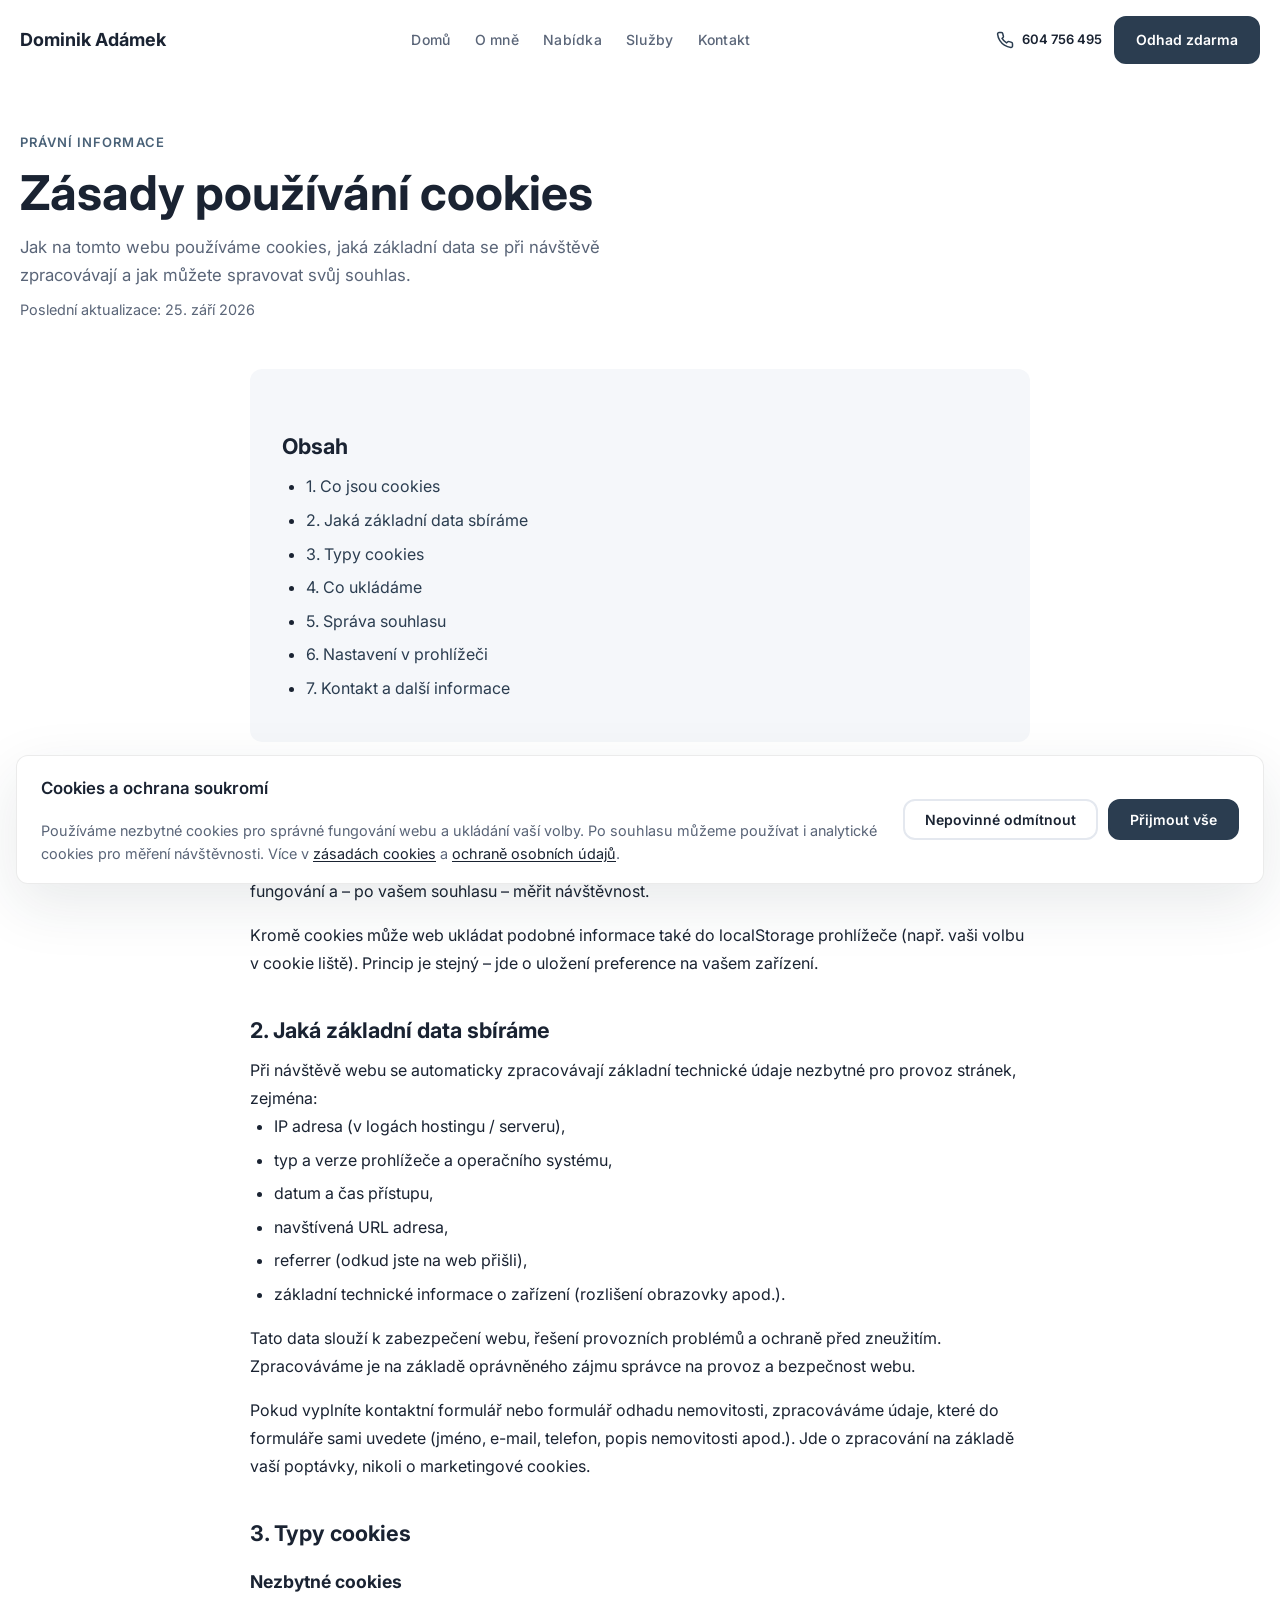
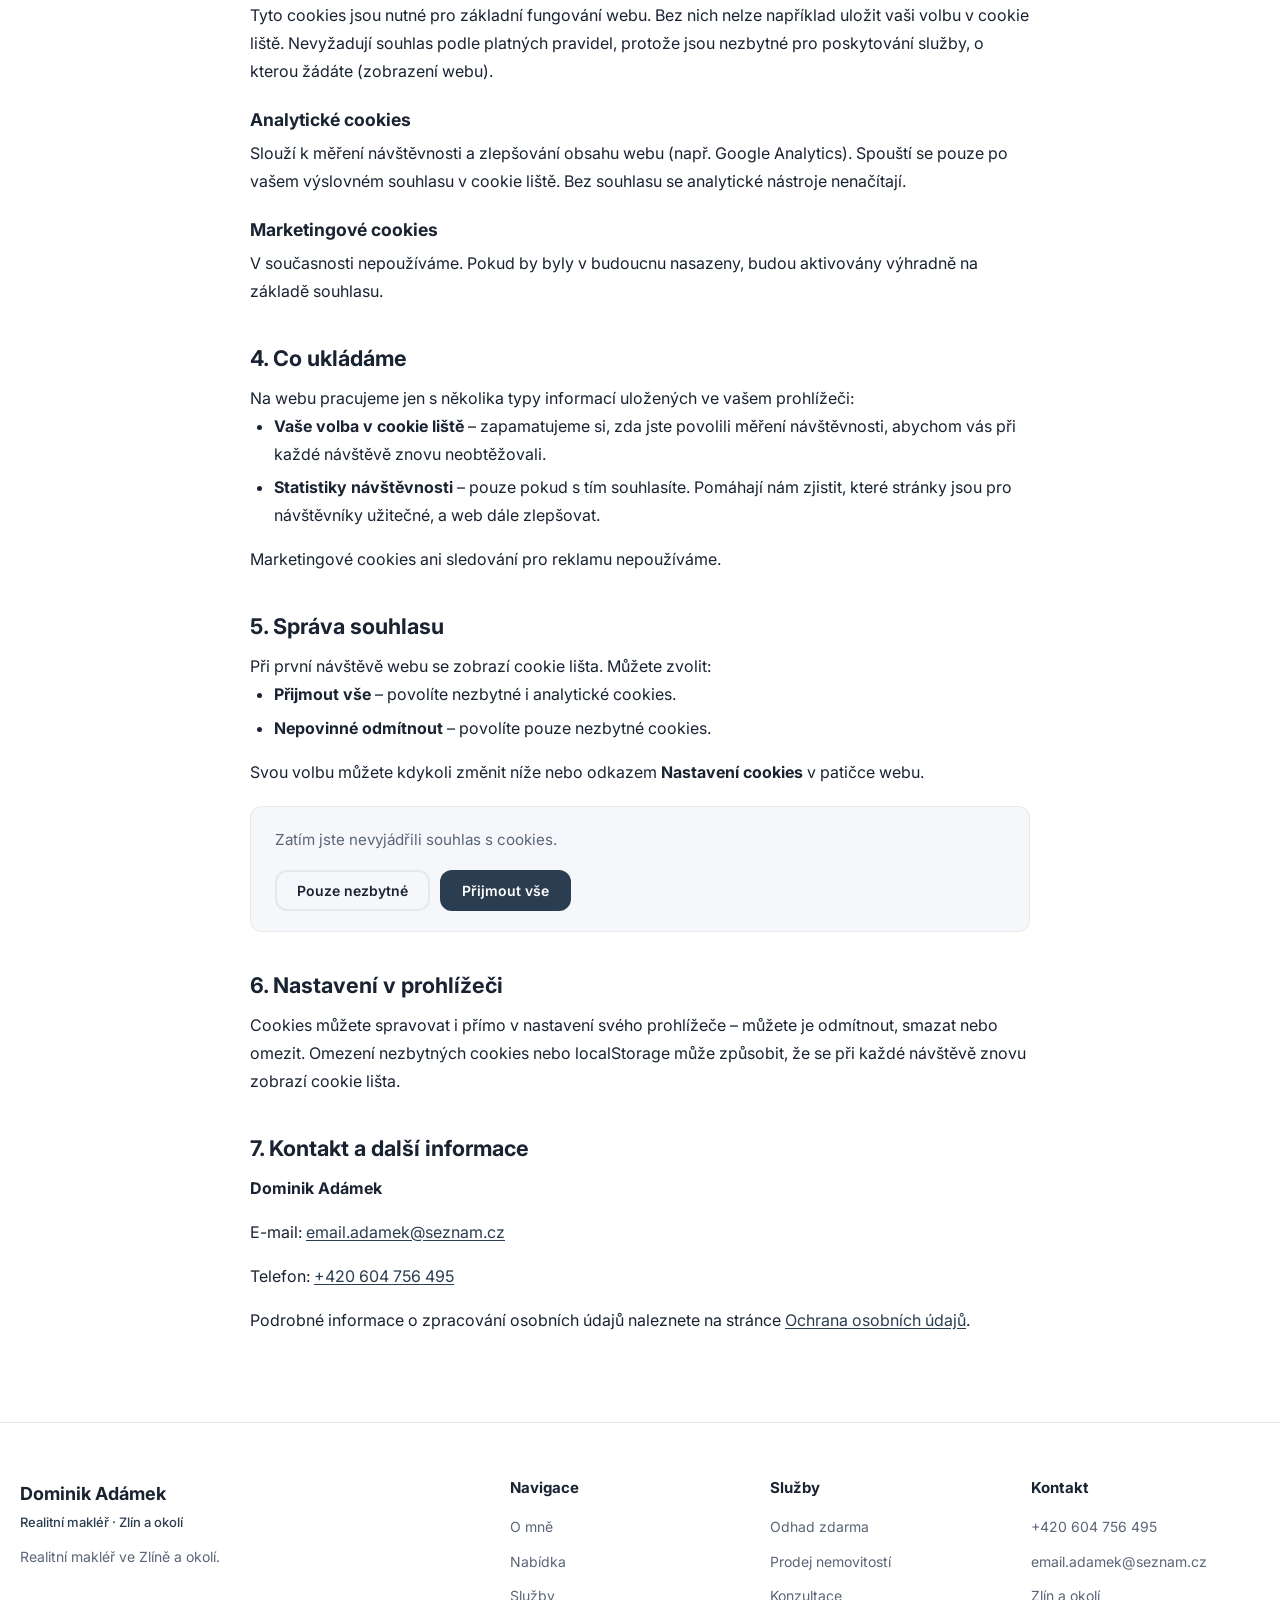
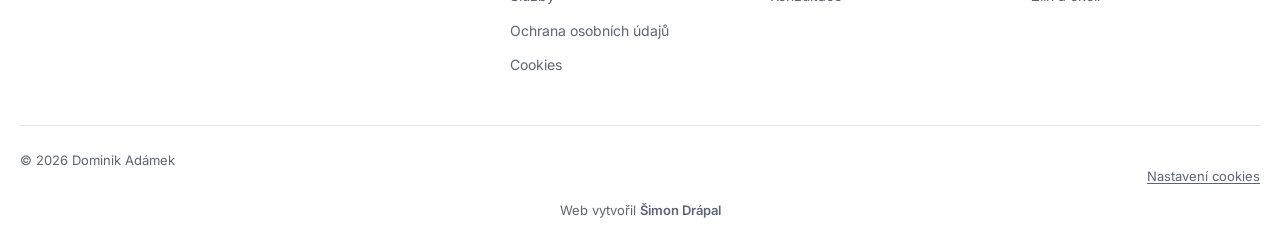
==== cookies.html @ ebe9fb51 "cookies a ochrana osobních údajů + aktuálně nejsou žádné nemovitosti" ====
<!DOCTYPE html>
<html lang="cs">
<head>
  <meta charset="UTF-8">
  <meta name="viewport" content="width=device-width, initial-scale=1.0">
  <title>Zásady používání cookies | Dominik Adámek – Realitní makléř Zlín</title>
  <meta name="description" content="Zásady používání cookies na webu Dominika Adámka – jaké cookies používáme a jak spravovat souhlas.">
  <link rel="canonical" href="cookies.html">
  <link rel="preconnect" href="https://fonts.googleapis.com">
  <link rel="preconnect" href="https://fonts.gstatic.com" crossorigin>
  <link href="https://fonts.googleapis.com/css2?family=Inter:wght@400;500;600;700;800&display=swap" rel="stylesheet">
  <link rel="stylesheet" href="assets/css/style.css">
</head>
<body>
  <header class="header">
    <div class="container header__inner">
      <a href="index.html" class="logo" aria-label="Dominik Adámek – domů">Dominik Adámek</a>
      <nav class="header-nav" aria-label="Hlavní navigace">
        <ul>
          <li><a href="index.html">Domů</a></li>
          <li><a href="o-mne.html">O mně</a></li>
          <li><a href="nabidka.html">Nabídka</a></li>
          <li><a href="sluzby.html">Služby</a></li>
          <li><a href="kontakt.html">Kontakt</a></li>
        </ul>
      </nav>
      <div class="header__actions">
        <a href="tel:+420604756495" class="header__phone" aria-label="Zavolat na +420 604 756 495">
          <svg width="18" height="18" viewBox="0 0 24 24" fill="none" stroke="currentColor" stroke-width="2" aria-hidden="true"><path d="M22 16.92v3a2 2 0 0 1-2.18 2 19.79 19.79 0 0 1-8.63-3.07 19.5 19.5 0 0 1-6-6 19.79 19.79 0 0 1-3.07-8.67A2 2 0 0 1 4.11 2h3a2 2 0 0 1 2 1.72c.127.96.361 1.903.7 2.81a2 2 0 0 1-.45 2.11L8.09 9.91a16 16 0 0 0 6 6l1.27-1.27a2 2 0 0 1 2.11-.45c.907.339 1.85.573 2.81.7A2 2 0 0 1 22 16.92z"/></svg>
          <span>604 756 495</span>
        </a>
        <button class="nav-toggle" aria-label="Otevřít menu" aria-expanded="false">
          <span></span><span></span><span></span>
        </button>
        <a href="odhad.html" class="btn btn--primary btn--sm header__cta">Odhad zdarma</a>
      </div>
    </div>
  </header>

  <main>
    <section class="hero hero--page" aria-labelledby="page-title">
      <div class="container hero__content">
        <span class="section__label">Právní informace</span>
        <h1 id="page-title">Zásady používání cookies</h1>
        <p class="hero__subtitle">Jak na tomto webu používáme cookies, jaká základní data se při návštěvě zpracovávají a jak můžete spravovat svůj souhlas.</p>
        <p class="hero__meta">Poslední aktualizace: 25. září 2026</p>
      </div>
    </section>

    <section class="section legal-content">
      <div class="container container--narrow">

        <div class="legal-toc">
          <h2 class="legal-toc__title">Obsah</h2>
          <ul class="legal-toc__list">
            <li><a href="#co-jsou">1. Co jsou cookies</a></li>
            <li><a href="#data">2. Jaká základní data sbíráme</a></li>
            <li><a href="#typy">3. Typy cookies</a></li>
            <li><a href="#ukladame">4. Co ukládáme</a></li>
            <li><a href="#souhlas">5. Správa souhlasu</a></li>
            <li><a href="#prohlizec">6. Nastavení v prohlížeči</a></li>
            <li><a href="#kontakt-cookies">7. Kontakt a další informace</a></li>
          </ul>
        </div>

        <h2 id="co-jsou">1. Co jsou cookies</h2>
        <p>Cookies jsou malé textové soubory, které se ukládají do vašeho zařízení (počítač, tablet, telefon) při návštěvě webových stránek. Umožňují webu zapamatovat si vaše nastavení, zajistit jeho správné fungování a – po vašem souhlasu – měřit návštěvnost.</p>
        <p>Kromě cookies může web ukládat podobné informace také do localStorage prohlížeče (např. vaši volbu v cookie liště). Princip je stejný – jde o uložení preference na vašem zařízení.</p>

        <h2 id="data">2. Jaká základní data sbíráme</h2>
        <p>Při návštěvě webu se automaticky zpracovávají základní technické údaje nezbytné pro provoz stránek, zejména:</p>
        <ul>
          <li>IP adresa (v logách hostingu / serveru),</li>
          <li>typ a verze prohlížeče a operačního systému,</li>
          <li>datum a čas přístupu,</li>
          <li>navštívená URL adresa,</li>
          <li>referrer (odkud jste na web přišli),</li>
          <li>základní technické informace o zařízení (rozlišení obrazovky apod.).</li>
        </ul>
        <p>Tato data slouží k zabezpečení webu, řešení provozních problémů a ochraně před zneužitím. Zpracováváme je na základě oprávněného zájmu správce na provoz a bezpečnost webu.</p>
        <p>Pokud vyplníte kontaktní formulář nebo formulář odhadu nemovitosti, zpracováváme údaje, které do formuláře sami uvedete (jméno, e-mail, telefon, popis nemovitosti apod.). Jde o zpracování na základě vaší poptávky, nikoli o marketingové cookies.</p>

        <h2 id="typy">3. Typy cookies</h2>

        <h3>Nezbytné cookies</h3>
        <p>Tyto cookies jsou nutné pro základní fungování webu. Bez nich nelze například uložit vaši volbu v cookie liště. Nevyžadují souhlas podle platných pravidel, protože jsou nezbytné pro poskytování služby, o kterou žádáte (zobrazení webu).</p>

        <h3>Analytické cookies</h3>
        <p>Slouží k měření návštěvnosti a zlepšování obsahu webu (např. Google Analytics). Spouští se pouze po vašem výslovném souhlasu v cookie liště. Bez souhlasu se analytické nástroje nenačítají.</p>

        <h3>Marketingové cookies</h3>
        <p>V současnosti nepoužíváme. Pokud by byly v budoucnu nasazeny, budou aktivovány výhradně na základě souhlasu.</p>

        <h2 id="ukladame">4. Co ukládáme</h2>
        <p>Na webu pracujeme jen s několika typy informací uložených ve vašem prohlížeči:</p>
        <ul>
          <li><strong>Vaše volba v cookie liště</strong> – zapamatujeme si, zda jste povolili měření návštěvnosti, abychom vás při každé návštěvě znovu neobtěžovali.</li>
          <li><strong>Statistiky návštěvnosti</strong> – pouze pokud s tím souhlasíte. Pomáhají nám zjistit, které stránky jsou pro návštěvníky užitečné, a web dále zlepšovat.</li>
        </ul>
        <p>Marketingové cookies ani sledování pro reklamu nepoužíváme.</p>

        <h2 id="souhlas">5. Správa souhlasu</h2>
        <p>Při první návštěvě webu se zobrazí cookie lišta. Můžete zvolit:</p>
        <ul>
          <li><strong>Přijmout vše</strong> – povolíte nezbytné i analytické cookies.</li>
          <li><strong>Nepovinné odmítnout</strong> – povolíte pouze nezbytné cookies.</li>
        </ul>
        <p>Svou volbu můžete kdykoli změnit níže nebo odkazem <strong>Nastavení cookies</strong> v patičce webu.</p>

        <div class="cookie-consent-panel" id="cookie-consent-panel">
          <p class="cookie-consent-panel__status" data-consent-status>Zatím jste nevyjádřili souhlas s cookies.</p>
          <div class="cookie-consent-panel__actions">
            <button type="button" class="btn btn--outline-dark btn--sm" data-cookie-reject>Pouze nezbytné</button>
            <button type="button" class="btn btn--primary btn--sm" data-cookie-accept>Přijmout vše</button>
          </div>
        </div>

        <h2 id="prohlizec">6. Nastavení v prohlížeči</h2>
        <p>Cookies můžete spravovat i přímo v nastavení svého prohlížeče – můžete je odmítnout, smazat nebo omezit. Omezení nezbytných cookies nebo localStorage může způsobit, že se při každé návštěvě znovu zobrazí cookie lišta.</p>

        <h2 id="kontakt-cookies">7. Kontakt a další informace</h2>
        <p><strong>Dominik Adámek</strong></p>
        <p>E-mail: <a href="mailto:email.adamek@seznam.cz">email.adamek@seznam.cz</a></p>
        <p>Telefon: <a href="tel:+420604756495">+420 604 756 495</a></p>
        <p>Podrobné informace o zpracování osobních údajů naleznete na stránce <a href="ochrana-osobnich-udaju.html">Ochrana osobních údajů</a>.</p>

      </div>
    </section>
  </main>

  <footer class="footer">
    <div class="container">
      <div class="footer__grid">
        <div class="footer__brand">
          <a href="index.html" class="logo">Dominik Adámek</a><span class="logo__tagline">Realitní makléř · Zlín a okolí</span>
          <p>Realitní makléř ve Zlíně a okolí.</p>
        </div>
        <div><h4>Navigace</h4><ul><li><a href="o-mne.html">O mně</a></li><li><a href="nabidka.html">Nabídka</a></li><li><a href="sluzby.html">Služby</a></li><li><a href="ochrana-osobnich-udaju.html">Ochrana osobních údajů</a></li><li><a href="cookies.html">Cookies</a></li></ul></div>
        <div><h4>Služby</h4><ul><li><a href="odhad.html">Odhad zdarma</a></li><li><a href="sluzby.html">Prodej nemovitostí</a></li><li><a href="kontakt.html">Konzultace</a></li></ul></div>
        <div><h4>Kontakt</h4><ul><li><a href="tel:+420604756495">+420 604 756 495</a></li><li><a href="mailto:email.adamek@seznam.cz">email.adamek@seznam.cz</a></li><li><a href="kontakt.html">Zlín a okolí</a></li></ul></div>
      </div>
      <div class="footer__bottom"><p>&copy; 2026 Dominik Adámek</p><p><button type="button" class="footer__cookie-settings" data-cookie-settings>Nastavení cookies</button></p></div>
      <p class="footer__credit">Web vytvořil <a href="https://simondrapal.cz/" target="_blank" rel="noopener noreferrer">Šimon Drápal</a></p>
    </div>
  </footer>
  <script src="assets/js/cookies-config.js"></script>
  <script src="assets/js/cookies.js" defer></script>
  <script src="assets/js/main.js" defer></script>
</body>
</html>
---- assets/css/style.css ----
/* ============================================
   Dominik Adámek – Realitní makléř
   Mobile First · Clean · Personal
   ============================================ */

:root {
  --color-primary: #2b3d50;
  --color-primary-dark: #1e2d3d;
  --color-primary-light: #4a6278;
  --color-accent: #4a6278;
  --color-accent-hover: #2b3d50;
  --color-star: #f4c105;
  --color-sky: #5b7b8c;
  --color-sold: #5c6b7a;
  --color-error: #c0392b;
  --color-white: #ffffff;
  --color-bg: #fafafa;
  --color-bg-alt: #f5f7fa;
  --color-text: #1a2332;
  --color-text-muted: #5a6578;
  --color-border: #e4e8ef;
  --color-success: #1a8a4a;
  --color-primary-soft: rgba(43, 61, 80, 0.08);
  --color-accent-soft: rgba(43, 61, 80, 0.12);

  --font-sans: 'Inter', system-ui, -apple-system, 'Segoe UI', Roboto, sans-serif;
  --radius-sm: 8px;
  --radius-md: 12px;
  --radius-lg: 20px;
  --radius-xl: 28px;
  --shadow-sm: 0 2px 8px rgba(30, 45, 61, 0.06);
  --shadow-md: 0 8px 30px rgba(30, 45, 61, 0.08);
  --shadow-lg: 0 20px 60px rgba(30, 45, 61, 0.1);
  --transition: 0.3s cubic-bezier(0.4, 0, 0.2, 1);
  --header-height: 72px;
  --container: 1440px;
}

*, *::before, *::after { box-sizing: border-box; margin: 0; padding: 0; }

html {
  scroll-behavior: smooth;
  -webkit-text-size-adjust: 100%;
}

body {
  font-family: var(--font-sans);
  font-size: 1rem;
  line-height: 1.65;
  color: var(--color-text);
  background: var(--color-white);
  overflow-x: hidden;
}


img {
  max-width: 100%;
  height: auto;
  display: block;
}

a {
  color: var(--color-primary);
  text-decoration: none;
  transition: color var(--transition);
}

a:hover { color: var(--color-accent); }

ul, ol { list-style: none; }

h1, h2, h3, h4 {
  line-height: 1.25;
  font-weight: 700;
  color: var(--color-text);
}

h1 { font-size: clamp(2rem, 5vw, 3.25rem); }
h2 { font-size: clamp(1.625rem, 3.5vw, 2.375rem); }
h3 { font-size: clamp(1.125rem, 2vw, 1.375rem); }

p + p { margin-top: 1rem; }

.container {
  width: 100%;
  max-width: var(--container);
  margin: 0 auto;
  padding: 0 1.25rem;
}

.section {
  padding: 4rem 0;
}

.section--alt {
  background: var(--color-bg);
}

.section--dark {
  background: var(--color-bg);
  color: var(--color-text);
}

.section--dark h2,
.section--dark h3,
.section--dark p { color: var(--color-text); }

.section__header {
  text-align: center;
  max-width: 680px;
  margin: 0 auto 3rem;
}

.section__label {
  display: inline-block;
  font-size: 0.8125rem;
  font-weight: 600;
  letter-spacing: 0.08em;
  text-transform: uppercase;
  color: var(--color-accent);
  margin-bottom: 0.75rem;
}

.section__subtitle {
  color: var(--color-text-muted);
  font-size: 1.0625rem;
  margin-top: 0.75rem;
}

.section--dark .section__subtitle { color: var(--color-text-muted); }

/* ── Buttons ── */
.btn {
  display: inline-flex;
  align-items: center;
  justify-content: center;
  gap: 0.5rem;
  padding: 0.875rem 1.75rem;
  font-size: 0.9375rem;
  font-weight: 600;
  font-family: inherit;
  border-radius: var(--radius-md);
  border: 2px solid transparent;
  cursor: pointer;
  transition: all var(--transition);
  text-align: center;
  white-space: nowrap;
}

.btn--primary {
  background: var(--color-primary);
  color: var(--color-white);
  border-color: var(--color-primary);
}

.btn--primary:hover {
  background: var(--color-primary-dark);
  border-color: var(--color-primary-dark);
  color: var(--color-white);
  transform: translateY(-2px);
  box-shadow: 0 6px 20px rgba(30, 45, 61, 0.25);
}

.btn--secondary {
  background: transparent;
  color: var(--color-primary);
  border-color: var(--color-border);
}

.btn--secondary:hover {
  background: var(--color-primary-soft);
  border-color: var(--color-primary);
  color: var(--color-primary);
  transform: translateY(-2px);
}

.btn--outline {
  background: transparent;
  color: var(--color-primary);
  border-color: var(--color-primary);
}

.btn--outline:hover {
  background: var(--color-primary);
  color: var(--color-white);
}

.btn--white {
  background: var(--color-white);
  color: var(--color-text);
  border-color: var(--color-border);
}

.btn--white:hover {
  background: var(--color-bg);
  color: var(--color-text);
  border-color: var(--color-text-muted);
}

.btn--outline-dark {
  background: transparent;
  color: var(--color-text);
  border-color: var(--color-border);
}

.btn--outline-dark:hover {
  border-color: var(--color-text);
  background: var(--color-bg);
  color: var(--color-text);
  transform: translateY(-2px);
}

.btn--lg {
  padding: 1rem 2rem;
  font-size: 0.9375rem;
}

.btn--sm {
  padding: 0.625rem 1.25rem;
  font-size: 0.875rem;
}

.btn--ghost {
  background: transparent;
  border: 2px solid var(--color-border);
  color: var(--color-text);
}

.btn--ghost:hover {
  border-color: var(--color-primary);
  color: var(--color-primary);
  background: var(--color-primary-soft);
}

.btn-group {
  display: flex;
  flex-wrap: wrap;
  gap: 1rem;
}

/* ── Header ── */
.header {
  position: fixed;
  top: 0;
  left: 0;
  right: 0;
  z-index: 1000;
  height: var(--header-height);
  background: rgba(255, 255, 255, 0.95);
  backdrop-filter: blur(12px);
  -webkit-backdrop-filter: blur(12px);
  border-bottom: 1px solid transparent;
  transition: all var(--transition);
}

.header.is-scrolled {
  border-bottom-color: var(--color-border);
  box-shadow: var(--shadow-sm);
}

.header__inner {
  display: flex;
  align-items: center;
  gap: 1rem;
  height: var(--header-height);
}

.logo {
  font-weight: 700;
  font-size: clamp(1rem, 2.5vw, 1.125rem);
  color: var(--color-text);
  white-space: nowrap;
  flex-shrink: 0;
}

.logo:hover { color: var(--color-primary); }

.header-nav {
  flex: 1;
  min-width: 0;
}

.header-nav ul {
  display: flex;
  align-items: center;
  justify-content: center;
  gap: 1.5rem;
  flex-wrap: wrap;
}

.header-nav a {
  display: block;
  padding: 0.125rem 0;
  font-size: 0.8125rem;
  font-weight: 500;
  color: var(--color-text-muted);
  letter-spacing: 0.02em;
  transition: color var(--transition);
  white-space: nowrap;
  position: relative;
}

.header-nav a::after {
  content: '';
  position: absolute;
  bottom: -2px;
  left: 0;
  width: 0;
  height: 2px;
  background: var(--color-primary);
  transition: width var(--transition);
}

.header-nav a:hover,
.header-nav a.is-active {
  color: var(--color-text);
  background: transparent;
}

.header-nav a:hover::after,
.header-nav a.is-active::after {
  width: 100%;
}

.header__actions {
  display: flex;
  align-items: center;
  gap: 0.75rem;
  flex-shrink: 0;
  margin-left: auto;
}

.header__phone {
  display: none;
  align-items: center;
  gap: 0.5rem;
  color: var(--color-text);
  font-size: 0.8125rem;
  font-weight: 600;
  white-space: nowrap;
  transition: color var(--transition);
}

.header__phone:hover {
  color: var(--color-primary);
}

.header__phone svg {
  flex-shrink: 0;
  color: var(--color-primary);
}

.header__cta {
  flex-shrink: 0;
}

.nav-toggle {
  display: flex;
  flex-direction: column;
  justify-content: center;
  gap: 5px;
  width: 40px;
  height: 40px;
  background: none;
  border: none;
  cursor: pointer;
  padding: 8px;
  z-index: 1001;
  flex-shrink: 0;
}

.nav-toggle span {
  display: block;
  width: 20px;
  height: 2px;
  background: var(--color-text);
  border-radius: 2px;
  transition: all var(--transition);
}

.nav-toggle.is-active span:nth-child(1) {
  transform: translateY(7px) rotate(45deg);
}

.nav-toggle.is-active span:nth-child(2) { opacity: 0; }

.nav-toggle.is-active span:nth-child(3) {
  transform: translateY(-7px) rotate(-45deg);
}

body.nav-open { overflow: hidden; }

/* ── Hero ── */
.hero {
  position: relative;
  min-height: 100vh;
  min-height: 100dvh;
  display: flex;
  align-items: center;
  background: var(--color-white);
  padding: calc(var(--header-height) + 2rem) 0 4rem;
}

.hero__inner {
  display: grid;
  grid-template-columns: 1fr 1fr;
  gap: clamp(2rem, 5vw, 4rem);
  align-items: center;
}

.hero__content {
  position: relative;
  z-index: 1;
  text-align: left;
  color: var(--color-text);
}

.hero__partner {
  display: flex;
  align-items: center;
  margin-bottom: clamp(16px, 1.875vw, 27px);
}

.hero__partner-logo {
  height: clamp(64px, 6vw, 88px);
  width: auto;
  max-width: min(100%, 280px);
  display: block;
}

.hero__title {
  font-size: clamp(2.25rem, 4.5vw, 3.75rem);
  font-weight: 800;
  line-height: 1.1;
  margin-bottom: 0.75rem;
  color: var(--color-text);
}

.hero__subtitle {
  font-size: clamp(1.05rem, 2vw, 1.35rem);
  font-weight: 500;
  color: var(--color-text);
  margin-bottom: 1.25rem;
  line-height: 1.65;
  max-width: 620px;
}

.hero__desc {
  font-size: clamp(0.95rem, 1.5vw, 1.05rem);
  color: var(--color-text-muted);
  max-width: 620px;
  margin: 0 0 2.5rem;
  line-height: 1.7;
}

.hero__cta {
  display: flex;
  gap: 1rem;
  justify-content: flex-start;
  flex-wrap: wrap;
}

.hero__media-wrap {
  position: relative;
  border-radius: var(--radius-xl);
  overflow: hidden;
  box-shadow: var(--shadow-lg);
  aspect-ratio: 4 / 5;
  max-height: min(80vh, 760px);
  justify-self: stretch;
  width: 100%;
}

.hero__media,
.hero__video {
  width: 100%;
  height: 100%;
  object-fit: cover;
  object-position: center top;
  display: block;
}

.hero__bg {
  position: absolute;
  inset: 0;
  z-index: 0;
  opacity: 0.5;
}

.hero__bg img {
  width: 100%;
  height: 100%;
  object-fit: cover;
}

.hero__overlay {
  position: absolute;
  inset: 0;
  background: linear-gradient(
    to bottom,
    rgba(43, 61, 80, 0.04) 0%,
    rgba(255, 255, 255, 0.82) 45%,
    rgba(255, 255, 255, 1) 100%
  );
}

.hero__badge {
  display: inline-flex;
  align-items: center;
  gap: 0.5rem;
  background: var(--color-primary-soft);
  border: 1px solid rgba(43, 61, 80, 0.15);
  color: var(--color-primary);
  padding: 0.5rem 1rem;
  border-radius: 50px;
  font-size: 0.8125rem;
  font-weight: 600;
  margin-bottom: 1.5rem;
}

.hero h1 {
  color: var(--color-text);
  margin-bottom: 1.25rem;
}

.hero--page {
  min-height: auto;
  padding: calc(var(--header-height) + 3rem) 0 1.5rem;
  background: var(--color-white);
}

.hero--page-gray {
  background: var(--color-bg);
}

.hero--page-dark {
  background: linear-gradient(145deg, var(--color-primary) 0%, var(--color-primary-dark) 100%);
}

.hero--page:has(+ .section),
.hero--page:has(+ .page-placeholder) {
  padding-bottom: 1.5rem;
}

.hero--page + .section {
  padding-top: 1.5rem;
}

.hero--page .hero__content {
  max-width: none;
}

.hero--page h1 {
  font-size: clamp(2rem, 4vw, 3rem);
  font-weight: 700;
  line-height: 1.15;
  margin-bottom: 0.75rem;
  color: var(--color-text);
}

.hero--page .hero__subtitle {
  font-size: 1.05rem;
  font-weight: 400;
  color: var(--color-text-muted);
  line-height: 1.7;
  margin-bottom: 0;
  max-width: 640px;
}

.hero--page-dark h1 {
  color: var(--color-white);
}

.hero--page-dark .hero__subtitle {
  color: rgba(255, 255, 255, 0.72);
}

.hero__logo {
  margin-top: 2rem;
}

.hero__logo a {
  display: inline-block;
  opacity: 0.9;
  transition: opacity var(--transition), transform var(--transition);
}

.hero__logo a:hover {
  opacity: 1;
  transform: scale(1.03);
}

.hero__logo img {
  display: block;
  width: auto;
  max-width: min(140px, 42vw);
  height: auto;
}

/* ── Social bar ── */
.social-bar {
  background: var(--color-text);
  padding: 2rem 0;
}

.social-bar__inner {
  display: flex;
  align-items: center;
  justify-content: center;
  gap: 2rem;
  flex-wrap: wrap;
}

.social-bar__label {
  font-size: clamp(1.25rem, 2.5vw, 1.75rem);
  font-weight: 600;
  letter-spacing: 0.02em;
  color: var(--color-white);
}

.social-bar__links {
  display: flex;
  gap: 1rem;
}

.social-bar__link {
  display: flex;
  align-items: center;
  justify-content: center;
  width: 64px;
  height: 64px;
  color: rgba(255, 255, 255, 0.7);
  transition: all var(--transition);
}

.social-bar__link:hover {
  color: var(--color-accent);
  transform: translateY(-3px);
}

/* ── CTA cards ── */
.cta-cards {
  background: var(--color-white);
  padding: 0 0 4rem;
}

.social-bar + .cta-cards {
  padding-top: clamp(3.5rem, 6vw, 5.5rem);
}

.cta-cards__grid {
  display: grid;
  grid-template-columns: repeat(2, 1fr);
  gap: 1rem;
  width: 78%;
  margin: 0 auto;
}

.cta-card {
  position: relative;
  display: block;
  aspect-ratio: 1 / 1;
  border-radius: var(--radius-lg);
  overflow: hidden;
}

.cta-card::after {
  content: '';
  position: absolute;
  inset: 0;
  background: linear-gradient(
    to top,
    rgba(0, 0, 0, 0.55) 0%,
    rgba(0, 0, 0, 0.15) 45%,
    transparent 70%
  );
  z-index: 1;
  pointer-events: none;
}

.cta-card:hover .cta-card__image {
  transform: scale(1.05);
}

.cta-card__image {
  position: absolute;
  inset: 0;
  width: 100%;
  height: 100%;
  object-fit: cover;
  transition: transform 0.5s ease;
}

.cta-card__overlay {
  position: absolute;
  bottom: 0;
  left: 0;
  right: 0;
  z-index: 2;
  padding: clamp(0.85rem, 2vw, 1.35rem);
}

.cta-card__title {
  font-size: clamp(1.05rem, 2vw, 1.4rem);
  font-weight: 700;
  color: var(--color-white);
  margin-bottom: 0.35rem;
  line-height: 1.2;
  text-shadow: 0 2px 12px rgba(0, 0, 0, 0.35);
}

.cta-card__desc {
  font-size: clamp(0.85rem, 1.3vw, 0.95rem);
  color: rgba(255, 255, 255, 0.92);
  line-height: 1.45;
  text-shadow: 0 1px 8px rgba(0, 0, 0, 0.35);
}

/* ── Trust cards ── */
.trust-grid {
  display: grid;
  grid-template-columns: 1fr;
  gap: 1.25rem;
}

.trust-card {
  background: var(--color-white);
  border-radius: var(--radius-lg);
  padding: 1.75rem;
  box-shadow: var(--shadow-sm);
  border: 1px solid var(--color-border);
  transition: all var(--transition);
}

.trust-card:hover {
  transform: translateY(-4px);
  box-shadow: var(--shadow-md);
}

.trust-card__icon {
  width: 52px;
  height: 52px;
  background: var(--color-primary-soft);
  border: 1px solid rgba(43, 61, 80, 0.12);
  border-radius: var(--radius-md);
  display: flex;
  align-items: center;
  justify-content: center;
  color: var(--color-primary);
  margin-bottom: 1.25rem;
}

.trust-card h3 { margin-bottom: 0.5rem; }

.trust-card p {
  color: var(--color-text-muted);
  font-size: 0.9375rem;
}

/* ── About preview ── */
.about-preview {
  display: grid;
  grid-template-columns: 1fr;
  gap: 3rem;
  align-items: center;
}

.about-preview__image {
  position: relative;
  width: 100%;
  max-width: 32rem;
  aspect-ratio: 1;
  border-radius: var(--radius-xl);
  overflow: hidden;
  background: transparent;
}

.about-preview__image img {
  display: block;
  width: 100%;
  height: 100%;
  object-fit: contain;
  object-position: top center;
}

.about__intro {
  color: var(--color-text-muted);
  margin-bottom: 1rem;
}

.about__intro:last-of-type {
  margin-bottom: 1.75rem;
}

.about__social {
  display: flex;
  flex-wrap: wrap;
  align-items: center;
  gap: 0.75rem;
}

.about__social-link {
  display: flex;
  align-items: center;
  justify-content: center;
  width: 48px;
  height: 48px;
  border-radius: 50%;
  border: 1px solid var(--color-border);
  background: var(--color-white);
  color: var(--color-text);
  transition: all var(--transition);
}

.about__social-link:hover {
  border-color: var(--color-primary);
  background: var(--color-primary-soft);
  color: var(--color-primary);
  transform: translateY(-2px);
}

.about__social-link svg {
  width: 22px;
  height: 22px;
}

/* ── Property cards ── */
.properties-grid,
.listings-grid,
.deals-grid {
  display: grid;
  grid-template-columns: repeat(auto-fill, minmax(320px, 1fr));
  gap: 2rem;
}

.section-preview .listings-grid,
.section-preview .deals-grid {
  display: flex;
  flex-wrap: wrap;
  justify-content: center;
  gap: 2rem;
}

.section-preview .listings-grid > *,
.section-preview .deals-grid > * {
  flex: 1 1 320px;
  width: 100%;
  max-width: 400px;
}

.section-preview .listings-grid > .listing-empty,
.section-preview .deals-grid > .listing-empty {
  flex: 1 1 100%;
  max-width: 36rem;
}

.section-preview__footer {
  display: flex;
  justify-content: center;
  margin-top: 2.5rem;
}

.property-carousel__nav {
  display: none;
}

@media (max-width: 768px) {
  .property-carousel.is-carousel {
    display: grid;
    grid-template-columns: 2.375rem minmax(0, 1fr) 2.375rem;
    align-items: center;
    gap: 0.2rem;
    margin-inline: -0.75rem;
  }

  .property-carousel.is-carousel .property-carousel__nav {
    display: inline-flex;
    align-items: center;
    justify-content: center;
    width: 2.375rem;
    height: 2.375rem;
    padding: 0;
    border-radius: 50%;
    border: 1px solid var(--color-border);
    background: var(--color-white);
    color: var(--color-primary);
    cursor: pointer;
    flex-shrink: 0;
    appearance: none;
    box-shadow: var(--shadow-sm);
    transition: background var(--transition), border-color var(--transition), color var(--transition);
  }

  .property-carousel.is-carousel .property-carousel__nav svg {
    width: 18px;
    height: 18px;
  }

  .property-carousel.is-carousel .property-carousel__nav:hover,
  .property-carousel.is-carousel .property-carousel__nav:focus-visible {
    border-color: var(--color-primary);
    background: var(--color-primary-soft);
    color: var(--color-primary);
    opacity: 1;
  }

  .property-carousel__viewport {
    min-width: 0;
    overflow: hidden;
  }

  .property-carousel.is-carousel .listings-grid,
  .property-carousel.is-carousel .deals-grid {
    display: flex;
    gap: 0;
    transition: transform 0.4s cubic-bezier(0.22, 1, 0.36, 1);
  }

  .property-carousel.is-carousel .listings-grid > *,
  .property-carousel.is-carousel .deals-grid > * {
    flex: 0 0 100%;
    width: 100%;
    max-width: 100%;
  }
}

@media (max-width: 768px) and (prefers-reduced-motion: reduce) {
  .property-carousel.is-carousel .listings-grid,
  .property-carousel.is-carousel .deals-grid {
    transition: none;
  }
}

a.listing-card,
a.deal-card {
  display: block;
  text-decoration: none;
  color: inherit;
}

.listing-card {
  background: var(--color-white);
  border-radius: var(--radius-md);
  overflow: hidden;
  box-shadow: var(--shadow-sm);
  transition:
    transform 0.5s ease,
    box-shadow 0.5s ease;
}

.listing-card:hover {
  transform: translateY(-4px);
  box-shadow: var(--shadow-lg);
}

.listing-card__image-wrap {
  position: relative;
  aspect-ratio: 4 / 3;
  overflow: hidden;
}

.listing-card__image {
  width: 100%;
  height: 100%;
  object-fit: cover;
  transition: transform 0.6s ease;
}

.listing-card:hover .listing-card__image {
  transform: scale(1.035);
}

.listing-card__badge {
  position: absolute;
  top: 1rem;
  left: 1rem;
  padding: 0.35rem 0.85rem;
  border-radius: 50px;
  font-size: 0.7rem;
  font-weight: 700;
  text-transform: uppercase;
  letter-spacing: 0.05em;
  background: var(--color-primary);
  color: var(--color-white);
}

.listing-card__badge--reserved {
  background: #6b7280;
  color: var(--color-white);
}

.listing-card__body {
  padding: 1.5rem;
}

.listing-card__price {
  font-size: 1.5rem;
  font-weight: 600;
  color: var(--color-text);
  margin-bottom: 0.5rem;
  line-height: 1.2;
}

.listing-card__location {
  display: flex;
  align-items: center;
  gap: 0.35rem;
  color: var(--color-text-muted);
  font-size: 0.9rem;
  margin-bottom: 0.75rem;
}

.listing-card__location svg {
  width: 14px;
  height: 14px;
  flex-shrink: 0;
}

.listing-card__meta {
  display: flex;
  flex-wrap: wrap;
  gap: 1rem;
  font-size: 0.8rem;
  color: var(--color-text-muted);
}

.deal-card {
  position: relative;
  display: block;
  border-radius: var(--radius-md);
  overflow: hidden;
  box-shadow: var(--shadow-sm);
  transition:
    transform 0.5s ease,
    box-shadow 0.5s ease;
}

.deal-card:hover {
  transform: translateY(-4px);
  box-shadow: var(--shadow-lg);
}

.deal-card__image {
  position: absolute;
  inset: 0;
  width: 100%;
  height: 100%;
  object-fit: cover;
  z-index: 0;
  transition: transform 0.6s ease;
}

.deal-card:hover .deal-card__image {
  transform: scale(1.035);
}

.deal-card__overlay {
  position: absolute;
  inset: 0;
  z-index: 1;
  background: linear-gradient(to top, rgba(0, 0, 0, 0.85) 0%, rgba(0, 0, 0, 0.1) 60%);
  display: flex;
  flex-direction: column;
  justify-content: flex-end;
  padding: 1.5rem;
  transition: background 0.5s ease;
}

.deal-card:hover .deal-card__overlay {
  background: linear-gradient(to top, rgba(0, 0, 0, 0.9) 0%, rgba(0, 0, 0, 0.2) 60%);
}

.deal-card__result {
  position: absolute;
  top: 1rem;
  left: 1rem;
  z-index: 2;
  margin: 0;
  padding: 0.4rem 0.85rem;
  border-radius: var(--radius-sm);
  background: var(--color-white);
  color: var(--color-text);
  box-shadow: var(--shadow-sm);
  font-size: 0.7rem;
  font-weight: 700;
  letter-spacing: 0.1em;
  text-transform: uppercase;
}

.deal-card__location {
  font-size: 1.25rem;
  font-weight: 600;
  color: var(--color-white);
  margin-bottom: 0.25rem;
  line-height: 1.25;
}

.deal-card__type {
  font-size: 0.85rem;
  color: rgba(255, 255, 255, 0.75);
}

.deal-card__sizer {
  visibility: hidden;
  pointer-events: none;
}

.property-card {
  background: var(--color-white);
  border-radius: var(--radius-lg);
  overflow: hidden;
  box-shadow: var(--shadow-sm);
  border: 1px solid var(--color-border);
  transition: transform 0.5s ease, box-shadow 0.5s ease;
}

.property-card:hover {
  transform: translateY(-4px);
  box-shadow: var(--shadow-md);
}

.property-card__image {
  position: relative;
  overflow: hidden;
}

.property-card__image img {
  width: 100%;
  aspect-ratio: 16/11;
  object-fit: cover;
  transition: transform 0.6s ease;
}

.property-card:hover .property-card__image img {
  transform: scale(1.035);
}

.property-badge {
  position: absolute;
  top: 1rem;
  left: 1rem;
  padding: 0.375rem 0.875rem;
  border-radius: 50px;
  font-size: 0.75rem;
  font-weight: 700;
  text-transform: uppercase;
  letter-spacing: 0.05em;
}

.property-badge--sold {
  background: var(--color-sold);
  color: var(--color-white);
}

.property-badge--reserved {
  background: #6b7280;
  color: var(--color-white);
}

.property-card__image a {
  display: block;
  height: 100%;
}

.property-card__body { padding: 1.5rem; }

.property-card__title { margin-bottom: 0.5rem; }

.property-card__location {
  display: flex;
  align-items: center;
  gap: 0.375rem;
  color: var(--color-text-muted);
  font-size: 0.875rem;
  margin-bottom: 0.5rem;
}

.property-card__params {
  font-size: 0.875rem;
  color: var(--color-text-muted);
  margin-bottom: 0.75rem;
}

.property-card__price {
  font-size: 1.25rem;
  font-weight: 700;
  color: var(--color-primary);
  margin-bottom: 1rem;
}

.property-sold-info {
  font-size: 0.875rem;
  color: var(--color-success);
  font-weight: 600;
  margin-bottom: 1rem;
}

/* ── Process steps ── */
.process-grid {
  display: grid;
  grid-template-columns: 1fr;
  gap: 1.25rem;
  counter-reset: step;
}

.process-step {
  display: flex;
  gap: 1.25rem;
  background: var(--color-white);
  border-radius: var(--radius-lg);
  padding: 1.5rem;
  border: 1px solid var(--color-border);
  position: relative;
}

.process-step__number {
  flex-shrink: 0;
  width: 48px;
  height: 48px;
  background: var(--color-primary);
  color: var(--color-white);
  border-radius: 50%;
  display: flex;
  align-items: center;
  justify-content: center;
  font-weight: 700;
  font-size: 1.125rem;
}

.process-step h3 { margin-bottom: 0.375rem; }

.process-step p {
  color: var(--color-text-muted);
  font-size: 0.9375rem;
}

/* ── Testimonials ── */
.testimonials-grid {
  display: grid;
  grid-template-columns: 1fr;
  gap: 1.5rem;
}

.testimonial-card {
  background: var(--color-white);
  border-radius: var(--radius-lg);
  padding: 2rem;
  box-shadow: var(--shadow-sm);
  border: 1px solid var(--color-border);
}

.testimonial-card__stars {
  color: var(--color-star);
  font-size: 1.125rem;
  margin-bottom: 1rem;
  letter-spacing: 2px;
}

.testimonial-card__text {
  font-size: 1rem;
  font-style: italic;
  color: var(--color-text);
  margin-bottom: 1.5rem;
  line-height: 1.7;
}

.testimonial-card__author {
  display: flex;
  flex-direction: column;
  gap: 0.125rem;
}

.testimonial-card__name {
  font-weight: 600;
  font-size: 0.9375rem;
}

.testimonial-card__location {
  font-size: 0.8125rem;
  color: var(--color-text-muted);
}

/* ── Testimonials preview (O mně) ── */
.testimonials-preview {
  padding-block: clamp(3rem, 5vw, 4rem);
}

.testimonials-preview .section__header {
  margin-bottom: 2rem;
}

.testimonials-preview__peek {
  display: grid;
  grid-template-columns: repeat(3, 1fr);
  gap: 1rem;
  max-width: 920px;
  margin: 0 auto;
  position: relative;
}

.testimonials-preview__peek::before,
.testimonials-preview__peek::after {
  content: '';
  position: absolute;
  top: 0;
  bottom: 0;
  width: 12%;
  z-index: 1;
  pointer-events: none;
}

.testimonials-preview__peek::before {
  left: 0;
  background: linear-gradient(to right, var(--color-white), transparent);
}

.testimonials-preview__peek::after {
  right: 0;
  background: linear-gradient(to left, var(--color-white), transparent);
}

.testimonials-preview .testimonial-card {
  opacity: 0.68;
  background: rgba(255, 255, 255, 0.42);
  border: 1px solid rgba(0, 0, 0, 0.06);
  padding: 1.35rem 1.15rem;
  backdrop-filter: blur(6px);
  -webkit-backdrop-filter: blur(6px);
  pointer-events: none;
  user-select: none;
  text-align: center;
}

.testimonials-preview .testimonial-card:nth-child(2) {
  opacity: 0.82;
}

.testimonials-preview .testimonial-card__stars {
  display: flex;
  justify-content: center;
  gap: 2px;
  color: var(--color-star);
  margin-bottom: 0.85rem;
}

.testimonials-preview .testimonial-card__stars svg {
  width: 14px;
  height: 14px;
}

.testimonials-preview .testimonial-card__quote {
  font-size: 0.82rem;
  font-style: italic;
  line-height: 1.55;
  color: var(--color-text-muted);
  margin-bottom: 1rem;
  display: -webkit-box;
  -webkit-line-clamp: 4;
  -webkit-box-orient: vertical;
  overflow: hidden;
}

.testimonials-preview .testimonial-card__author {
  font-weight: 600;
  font-size: 0.85rem;
  color: var(--color-text);
}

.testimonials-preview .testimonial-card__role {
  font-size: 0.72rem;
  color: var(--color-text-muted);
  margin-top: 0.25rem;
}

.testimonials-preview .section-preview__footer {
  margin-top: 2rem;
}

@media (max-width: 767px) {
  .testimonials-preview__peek {
    grid-template-columns: 1fr;
    max-width: 340px;
  }

  .testimonials-preview__peek::before,
  .testimonials-preview__peek::after {
    display: none;
  }

  .testimonials-preview .testimonial-card {
    opacity: 0.78;
  }
}

/* ── Home CTA (bez karty) ── */
.section:not(.section--alt) + .home-cta {
  background: var(--color-bg);
}

.home-cta__inner {
  text-align: center;
  max-width: 640px;
  margin: 0 auto;
}

.home-cta__inner h2 {
  margin-bottom: 1rem;
}

.home-cta__desc {
  font-size: 1.05rem;
  color: var(--color-text-muted);
  line-height: 1.7;
  margin-bottom: 2rem;
}

.home-cta__actions {
  display: flex;
  gap: 1rem;
  justify-content: center;
  flex-wrap: wrap;
}

/* ── Stats ── */
.stats-grid {
  display: grid;
  grid-template-columns: repeat(2, 1fr);
  gap: 1.5rem;
}

.stat-item {
  text-align: center;
  padding: 1.5rem;
}

.stat-item__number {
  font-size: clamp(2rem, 5vw, 3rem);
  font-weight: 800;
  color: var(--color-primary);
  line-height: 1;
  margin-bottom: 0.5rem;
}

.stat-item__label {
  font-size: 0.875rem;
  color: var(--color-text-muted);
  font-weight: 500;
}

/* ── Services ── */
.services-grid {
  display: grid;
  grid-template-columns: 1fr;
  gap: 1.5rem;
}

.services-grid--preview {
  grid-template-columns: 1fr;
  gap: 1.25rem;
  max-width: 1200px;
  margin: 0 auto;
}

.service-card {
  background: var(--color-white);
  border-radius: var(--radius-lg);
  padding: 2rem;
  border: 1px solid var(--color-border);
  font: inherit;
  color: inherit;
  text-align: left;
  width: 100%;
  display: flex;
  flex-direction: column;
  align-items: flex-start;
  appearance: none;
  -webkit-appearance: none;
  white-space: normal;
  line-height: inherit;
  transition:
    box-shadow 0.45s cubic-bezier(0.22, 1, 0.36, 1),
    border-color 0.45s cubic-bezier(0.22, 1, 0.36, 1),
    transform 0.45s cubic-bezier(0.22, 1, 0.36, 1);
}

.service-card[data-service] {
  cursor: pointer;
}

.service-card[data-service]:focus-visible {
  outline: 2px solid var(--color-primary);
  outline-offset: 3px;
}

.service-card--preview {
  text-align: center;
  align-items: center;
  padding: 2rem 1.5rem;
  transition:
    box-shadow 0.45s cubic-bezier(0.22, 1, 0.36, 1),
    border-color 0.45s cubic-bezier(0.22, 1, 0.36, 1),
    transform 0.45s cubic-bezier(0.22, 1, 0.36, 1);
}

.service-card--preview .service-card__icon {
  margin-left: auto;
  margin-right: auto;
}

.service-card--preview h3 {
  margin-bottom: 0.5rem;
  font-size: 0.9375rem;
  line-height: 1.4;
}

.service-card__desc {
  font-size: 0.8125rem;
  color: var(--color-text-muted);
  line-height: 1.55;
  margin: 0;
}

.service-card:hover {
  box-shadow: var(--shadow-md);
  border-color: var(--color-primary-light);
}

.service-card__icon {
  width: 56px;
  height: 56px;
  background: var(--color-primary-soft);
  border: 1px solid rgba(43, 61, 80, 0.12);
  border-radius: var(--radius-md);
  display: flex;
  align-items: center;
  justify-content: center;
  color: var(--color-primary);
  margin-bottom: 1.25rem;
}

.service-card h3 { margin-bottom: 0.75rem; }

.service-card p {
  color: var(--color-text-muted);
  font-size: 0.9375rem;
  margin-bottom: 0;
}

.service-card__benefits {
  margin-bottom: 0;
}

.service-card__benefits li:last-child {
  margin-bottom: 0;
}

.service-card__benefits li {
  position: relative;
  padding-left: 1.25rem;
  font-size: 0.875rem;
  color: var(--color-text-muted);
  margin-bottom: 0.375rem;
}

.service-card__benefits li::before {
  content: '✓';
  position: absolute;
  left: 0;
  color: var(--color-success);
  font-weight: 700;
}

.service-card__more {
  display: inline-flex;
  align-items: center;
  gap: 0.35rem;
  margin-top: auto;
  padding-top: 1rem;
  font-size: 0.8125rem;
  font-weight: 600;
  color: var(--color-primary);
}

.service-card__more::after {
  content: '→';
  transition: transform 0.3s ease;
}

.service-card[data-service]:hover .service-card__more::after {
  transform: translateX(4px);
}

body.service-modal-open { overflow: hidden; }

body.service-modal-open .header,
body.service-modal-open .header-nav,
body.service-modal-open .nav-toggle {
  pointer-events: none;
}

body.service-modal-open .header {
  backdrop-filter: none;
  -webkit-backdrop-filter: none;
}

.service-modal {
  position: fixed;
  inset: 0;
  z-index: 4000;
  isolation: isolate;
  display: flex;
  align-items: flex-end;
  justify-content: center;
  padding: 1rem;
  visibility: hidden;
  pointer-events: none;
}

.service-modal.is-open {
  visibility: visible;
  pointer-events: auto;
}

.service-modal__backdrop {
  position: absolute;
  inset: 0;
  background: rgba(26, 35, 50, 0.55);
  opacity: 0;
  transition: opacity 0.3s ease;
}

.service-modal.is-open .service-modal__backdrop {
  opacity: 1;
}

.service-modal__dialog {
  position: relative;
  width: min(100%, 640px);
  max-height: min(88vh, 760px);
  overflow: auto;
  background: var(--color-white);
  border-radius: var(--radius-lg);
  box-shadow: var(--shadow-lg);
  padding: 1.75rem 1.5rem 1.5rem;
  transform: translateY(24px);
  opacity: 0;
  transition:
    transform 0.35s cubic-bezier(0.22, 1, 0.36, 1),
    opacity 0.3s ease;
}

.service-modal.is-open .service-modal__dialog {
  transform: translateY(0);
  opacity: 1;
}

.service-modal__close {
  position: absolute;
  top: 0.85rem;
  right: 0.85rem;
  width: 40px;
  height: 40px;
  display: flex;
  align-items: center;
  justify-content: center;
  border: none;
  border-radius: 999px;
  background: var(--color-bg);
  color: var(--color-text);
  cursor: pointer;
}

.service-modal__close:hover,
.service-modal__close:focus-visible {
  background: var(--color-primary-soft);
  color: var(--color-primary);
  outline: none;
}

.service-modal__icon {
  width: 56px;
  height: 56px;
  background: var(--color-primary-soft);
  border: 1px solid rgba(43, 61, 80, 0.12);
  border-radius: var(--radius-md);
  display: flex;
  align-items: center;
  justify-content: center;
  color: var(--color-primary);
  margin-bottom: 1.25rem;
}

.service-modal__title {
  font-size: 1.5rem;
  margin-bottom: 1rem;
  padding-right: 2.5rem;
}

.service-modal__body p {
  color: var(--color-text-muted);
  font-size: 0.9375rem;
}

.service-modal__benefits {
  margin: 1.25rem 0 0;
}

.service-modal__benefits li {
  position: relative;
  padding-left: 1.25rem;
  font-size: 0.9375rem;
  color: var(--color-text);
  margin-bottom: 0.5rem;
}

.service-modal__benefits li:last-child {
  margin-bottom: 0;
}

.service-modal__benefits li::before {
  content: '✓';
  position: absolute;
  left: 0;
  color: var(--color-success);
  font-weight: 700;
}

@media (min-width: 640px) {
  .service-modal {
    align-items: center;
    padding: 1.5rem;
  }

  .service-modal__dialog {
    border-radius: var(--radius-lg);
    padding: 2.25rem 2rem 2rem;
    transform: translateY(16px) scale(0.98);
  }

  .service-modal.is-open .service-modal__dialog {
    transform: translateY(0) scale(1);
  }
}

/* ── Forms ── */
.form-grid {
  display: grid;
  grid-template-columns: 1fr;
  gap: 2.5rem;
}

.form-group { margin-bottom: 1.25rem; }

.form-group label {
  display: block;
  font-weight: 600;
  font-size: 0.875rem;
  margin-bottom: 0.5rem;
  color: var(--color-text);
}

.form-group input,
.form-group select,
.form-group textarea {
  width: 100%;
  padding: 0.875rem 1rem;
  font-family: inherit;
  font-size: 1rem;
  border: 2px solid var(--color-border);
  border-radius: var(--radius-md);
  background: var(--color-white);
  transition: border-color var(--transition);
  color: var(--color-text);
}

.form-group input:focus,
.form-group select:focus,
.form-group textarea:focus {
  outline: none;
  border-color: var(--color-primary);
}

.form-group textarea { resize: vertical; min-height: 120px; }

.form-group.has-error input,
.form-group.has-error select,
.form-group.has-error textarea {
  border-color: var(--color-error);
}

.form-error {
  display: none;
  color: var(--color-error);
  font-size: 0.8125rem;
  margin-top: 0.375rem;
}

.form-group.has-error .form-error { display: block; }

.form-checkbox {
  display: flex;
  align-items: flex-start;
  gap: 0.75rem;
}

.form-checkbox input {
  width: auto;
  margin-top: 0.25rem;
  flex-shrink: 0;
}

.form-checkbox label {
  font-weight: 400;
  font-size: 0.875rem;
  color: var(--color-text-muted);
  margin-bottom: 0;
}

.form-success {
  background: #e8f5ee;
  color: var(--color-success);
  padding: 1rem 1.25rem;
  border-radius: var(--radius-md);
  font-weight: 500;
  margin-bottom: 1.25rem;
}

.form-card {
  background: var(--color-white);
  border-radius: var(--radius-xl);
  padding: 2rem;
  box-shadow: var(--shadow-md);
  border: 1px solid var(--color-border);
}

/* ── Property view switch ── */
.property-view-tabs {
  display: flex;
  gap: 0.5rem;
  margin-bottom: 2.5rem;
  padding: 0.35rem;
  background: var(--color-bg);
  border-radius: 50px;
  width: fit-content;
  max-width: 100%;
  border: 1px solid var(--color-border);
}

.property-view-tab {
  font-size: 0.9rem;
  font-weight: 600;
  padding: 0.75rem 1.75rem;
  border-radius: 50px;
  border: none;
  background: transparent;
  color: var(--color-text-muted);
  font-family: inherit;
  cursor: pointer;
  transition: all var(--transition);
  white-space: nowrap;
}

.property-view-tab:hover {
  color: var(--color-text);
}

.property-view-tab.is-active {
  background: var(--color-primary);
  color: var(--color-white);
}

.property-panel[hidden] {
  display: none;
}

/* ── Filter tabs ── */
.filter-tabs {
  display: flex;
  flex-wrap: wrap;
  gap: 0.5rem;
  justify-content: center;
  margin-bottom: 2.5rem;
}

.filter-tab {
  padding: 0.625rem 1.25rem;
  font-family: inherit;
  font-size: 0.875rem;
  font-weight: 600;
  border: 2px solid var(--color-border);
  border-radius: 50px;
  background: var(--color-white);
  color: var(--color-text-muted);
  cursor: pointer;
  transition: all var(--transition);
}

.filter-tab:hover,
.filter-tab.is-active {
  border-color: var(--color-primary);
  color: var(--color-primary);
  background: var(--color-primary-soft);
}

/* ── FAQ ── */
.faq-list { max-width: 800px; margin: 0 auto; }

.faq-item {
  border-bottom: 1px solid var(--color-border);
}

.faq-question {
  width: 100%;
  display: flex;
  align-items: center;
  justify-content: space-between;
  gap: 1rem;
  padding: 1.25rem 0;
  background: none;
  border: none;
  font-family: inherit;
  font-size: 1.0625rem;
  font-weight: 600;
  color: var(--color-text);
  cursor: pointer;
  text-align: left;
}

.faq-question::after {
  content: '+';
  font-size: 1.5rem;
  font-weight: 400;
  color: var(--color-primary);
  transition: transform var(--transition);
  flex-shrink: 0;
}

.faq-item.is-open .faq-question::after {
  transform: rotate(45deg);
}

.faq-answer {
  max-height: 0;
  overflow: hidden;
  transition: max-height 0.4s ease, padding 0.4s ease;
}

.faq-item.is-open .faq-answer {
  max-height: 300px;
  padding-bottom: 1.25rem;
}

.faq-answer p {
  color: var(--color-text-muted);
  font-size: 0.9375rem;
}

/* ── Values ── */
.values-grid {
  display: grid;
  grid-template-columns: 1fr 1fr;
  gap: 1rem;
}

.value-card {
  background: var(--color-white);
  border-radius: var(--radius-md);
  padding: 1.25rem;
  text-align: center;
  border: 1px solid var(--color-border);
}

.value-card__icon {
  font-size: 1.75rem;
  margin-bottom: 0.5rem;
}

.value-card h4 { font-size: 0.9375rem; }

/* ── SEO content blocks ── */
.seo-content {
  max-width: 800px;
  margin: 0 auto;
}

.seo-content h3 {
  margin-top: 2rem;
  margin-bottom: 0.75rem;
}

.seo-content p {
  color: var(--color-text-muted);
  font-size: 0.9375rem;
}

.seo-locations {
  display: flex;
  flex-wrap: wrap;
  gap: 0.5rem;
  margin-top: 1.5rem;
}

.seo-locations span {
  background: var(--color-bg);
  padding: 0.375rem 0.875rem;
  border-radius: 50px;
  font-size: 0.8125rem;
  color: var(--color-text-muted);
  border: 1px solid var(--color-border);
}

/* ── Contact page ── */
.hero--page:has(+ .contact-page) {
  padding-bottom: clamp(3rem, 5vw, 4.5rem);
}

.hero--page + .contact-page {
  padding-top: clamp(4rem, 7vw, 6.5rem);
  padding-bottom: clamp(4rem, 7vw, 6.5rem);
}

.contact-page .container {
  max-width: min(1180px, 100%);
}

.contact-split {
  display: grid;
  gap: clamp(2.5rem, 6vw, 5rem);
  align-items: stretch;
}

.contact-info {
  display: flex;
  flex-direction: column;
  gap: clamp(2rem, 4vw, 3rem);
  padding: clamp(0.5rem, 2vw, 1.5rem) clamp(0.5rem, 3vw, 2rem) clamp(0.5rem, 2vw, 1.5rem) 0;
}

.contact-info__name {
  font-size: clamp(1.85rem, 3.2vw, 2.5rem);
  font-weight: 700;
  color: var(--color-text);
  margin: 0 0 0.65rem;
  line-height: 1.15;
}

.contact-info__role {
  font-size: 1.05rem;
  color: var(--color-text-muted);
  margin: 0;
  line-height: 1.6;
}

.contact-info__details {
  display: flex;
  flex-direction: column;
  gap: 0.85rem;
}

.contact-info__detail {
  display: block;
  font-size: clamp(1.05rem, 2vw, 1.2rem);
  line-height: 1.5;
  color: var(--color-text);
  font-weight: 600;
  word-break: break-word;
  transition: color var(--transition);
}

.contact-info__detail:hover {
  color: var(--color-primary);
}

.contact-info__address {
  font-size: 1rem;
  color: var(--color-text-muted);
  line-height: 1.7;
  margin: 0.5rem 0 0;
}

.contact-info__group {
  display: flex;
  flex-direction: column;
  gap: 1rem;
}

.contact-info__social-label {
  font-size: 0.75rem;
  font-weight: 600;
  letter-spacing: 0.08em;
  text-transform: uppercase;
  color: var(--color-text-muted);
  margin: 0;
}

.contact-info__social {
  display: flex;
  flex-wrap: wrap;
  gap: 0.85rem;
}

.contact-info__social-link {
  display: flex;
  align-items: center;
  justify-content: center;
  width: 48px;
  height: 48px;
  border-radius: 50%;
  border: 1px solid var(--color-border);
  background: var(--color-bg-alt);
  color: var(--color-text);
  transition: all var(--transition);
}

.contact-info__social-link:hover {
  border-color: var(--color-primary);
  background: var(--color-primary-soft);
  color: var(--color-primary);
  transform: translateY(-2px);
}

.contact-info__social-link svg {
  width: 22px;
  height: 22px;
}

.contact-info__partner-block {
  margin-top: auto;
  padding-top: clamp(0.5rem, 2vw, 1rem);
}

.contact-info__partner {
  display: inline-block;
  line-height: 0;
  opacity: 0.9;
  transition: opacity var(--transition);
}

.contact-info__partner:hover {
  opacity: 1;
}

.contact-info__partner img {
  display: block;
  width: auto;
  height: auto;
  max-height: clamp(44px, 7vw, 64px);
  max-width: min(180px, 75vw);
}

.contact-info__partner-note {
  margin: 1.5rem 0 0;
  font-size: 0.92rem;
  color: var(--color-text-muted);
  line-height: 1.65;
  max-width: 36ch;
}

.contact-info__partner-note a {
  color: var(--color-text);
  font-weight: 500;
}

.contact-info__partner-note a:hover {
  color: var(--color-primary);
}

.contact-panel {
  border-radius: var(--radius-lg);
  padding: clamp(2.5rem, 5vw, 3.5rem);
  background: linear-gradient(145deg, var(--color-primary) 0%, var(--color-primary-dark) 100%);
  color: var(--color-white);
  border: 1px solid rgba(255, 255, 255, 0.08);
  box-shadow: var(--shadow-lg);
  display: flex;
  flex-direction: column;
  justify-content: center;
  min-height: 100%;
}

.contact-panel__title {
  font-size: clamp(1.35rem, 2.5vw, 1.6rem);
  font-weight: 600;
  color: var(--color-white);
  margin: 0 0 2rem;
}

.contact-split__form {
  margin-top: 0;
}

.contact-panel .form-group label {
  color: rgba(255, 255, 255, 0.9);
}

.contact-panel .form-group input,
.contact-panel .form-group textarea {
  background: rgba(0, 0, 0, 0.22);
  border: 1px solid rgba(255, 255, 255, 0.2);
  color: var(--color-white);
}

.contact-panel .form-group input::placeholder,
.contact-panel .form-group textarea::placeholder {
  color: rgba(255, 255, 255, 0.45);
}

.contact-panel .form-group input:focus,
.contact-panel .form-group textarea:focus {
  border-color: rgba(255, 255, 255, 0.65);
}

.contact-panel .form-checkbox label {
  color: rgba(255, 255, 255, 0.72);
}

.contact-panel .form-error {
  color: #ffb4ab;
}

.contact-panel .form-success {
  background: rgba(255, 255, 255, 0.12);
  color: #d8f5e4;
}

.contact-panel__submit {
  width: 100%;
  margin-top: 0.25rem;
  background: var(--color-white);
  color: var(--color-primary);
  border-color: var(--color-white);
}

.contact-panel__submit:hover {
  background: var(--color-bg-alt);
  color: var(--color-primary-dark);
  border-color: var(--color-bg-alt);
}

.map-embed {
  border-radius: var(--radius-lg);
  overflow: hidden;
  height: 20rem;
  background: var(--color-bg-alt);
  border: 1px solid var(--color-border);
}

.map-embed iframe {
  width: 100%;
  height: 100%;
  border: 0;
}

.contact-map-caption {
  text-align: center;
  margin-top: 1rem;
  font-size: 0.875rem;
  color: var(--color-text-muted);
}

.contact-map-caption a {
  color: inherit;
}

.contact-map-caption a:hover {
  color: var(--color-primary);
}

.contact-map-section {
  padding-top: clamp(4rem, 7vw, 6.5rem);
  padding-bottom: clamp(4rem, 7vw, 6.5rem);
}

.contact-map-section .section__header {
  margin-bottom: 2rem;
}

.map-container {
  border-radius: var(--radius-lg);
  overflow: hidden;
  box-shadow: var(--shadow-sm);
  border: 1px solid var(--color-border);
  aspect-ratio: 16/10;
}

.map-container iframe {
  width: 100%;
  height: 100%;
  border: 0;
}

.social-links {
  display: flex;
  gap: 0.75rem;
}

.social-link {
  width: 44px;
  height: 44px;
  border-radius: var(--radius-md);
  background: var(--color-primary-soft);
  border: 1px solid rgba(43, 61, 80, 0.12);
  color: var(--color-primary);
  display: flex;
  align-items: center;
  justify-content: center;
  transition: all var(--transition);
}

.social-link:hover {
  background: var(--color-primary);
  border-color: var(--color-primary);
  color: var(--color-white);
  transform: translateY(-2px);
}

/* ── Estimate page layout ── */
.estimate-layout {
  display: grid;
  grid-template-columns: 1fr;
  gap: 2.5rem;
}

.estimate-form-wrap {
  max-width: 720px;
  margin: 0 auto;
}

.estimate-wizard-intro {
  margin-bottom: 2rem;
}

.estimate-wizard-intro__lead {
  color: var(--color-text-muted);
  font-size: 1.0625rem;
  line-height: 1.7;
  max-width: 42rem;
}

.estimate-wizard-panel {
  border-radius: var(--radius-lg);
  padding: clamp(2rem, 5vw, 3rem);
  background: linear-gradient(145deg, #2d2d2d 0%, #1a1a1a 100%);
  color: var(--color-white);
  border: 1px solid rgba(255, 255, 255, 0.08);
  box-shadow: var(--shadow-lg);
}

.estimate-wizard-stepper {
  margin-bottom: 1.5rem;
}

.estimate-wizard-stepper__track {
  height: 4px;
  border-radius: 999px;
  background: rgba(255, 255, 255, 0.15);
  overflow: hidden;
}

.estimate-wizard-stepper__fill {
  height: 100%;
  width: 20%;
  background: rgba(255, 255, 255, 0.75);
  transition: width 0.45s cubic-bezier(0.22, 1, 0.36, 1);
}

.estimate-wizard-feedback {
  margin: 0 0 1.5rem;
  font-size: 0.88rem;
  color: rgba(255, 255, 255, 0.7);
}

.estimate-wizard-feedback strong {
  color: var(--color-white);
}

.estimate-wizard-steps {
  position: relative;
  min-height: 280px;
}

.estimate-wizard-step {
  display: none;
}

.estimate-wizard-step.is-active {
  display: block;
  animation: estimateWizardFade 0.45s cubic-bezier(0.22, 1, 0.36, 1);
}

@keyframes estimateWizardFade {
  from {
    opacity: 0;
    transform: translateY(12px);
  }
  to {
    opacity: 1;
    transform: translateY(0);
  }
}

.estimate-wizard-step h3 {
  color: var(--color-white);
  margin-bottom: 1rem;
  font-size: 1.25rem;
}

.estimate-choice-grid {
  display: grid;
  grid-template-columns: repeat(2, 1fr);
  gap: 0.75rem;
}

.estimate-choice-btn {
  padding: 1.1rem 1rem;
  border-radius: var(--radius-md);
  border: 1px solid rgba(255, 255, 255, 0.18);
  background: rgba(255, 255, 255, 0.04);
  color: var(--color-white);
  font-family: inherit;
  font-size: 0.95rem;
  font-weight: 500;
  text-align: left;
  cursor: pointer;
  transition: border-color var(--transition), background var(--transition), transform var(--transition);
}

.estimate-choice-btn:hover,
.estimate-choice-btn.is-selected {
  border-color: rgba(255, 255, 255, 0.55);
  background: rgba(255, 255, 255, 0.1);
}

.estimate-wizard-input,
.estimate-wizard-select {
  width: 100%;
  padding: 1rem 1.1rem;
  border-radius: var(--radius-md);
  border: 1px solid rgba(255, 255, 255, 0.2);
  background: rgba(0, 0, 0, 0.2);
  color: var(--color-white);
  margin-bottom: 1rem;
  font-family: inherit;
  font-size: 0.95rem;
}

.estimate-wizard-input::placeholder {
  color: rgba(255, 255, 255, 0.45);
}

.estimate-wizard-select option {
  color: var(--color-text);
}

.estimate-wizard-input--textarea {
  resize: vertical;
  min-height: 110px;
}

.estimate-wizard-label {
  margin: 0 0 0.75rem;
  font-size: 0.88rem;
  color: rgba(255, 255, 255, 0.65);
}

.estimate-wizard-radio-list {
  display: grid;
  gap: 0.65rem;
}

.estimate-wizard-radio-list label {
  display: flex;
  align-items: center;
  gap: 0.75rem;
  color: var(--color-white);
  font-size: 0.92rem;
  cursor: pointer;
}

.estimate-wizard-consent {
  display: flex;
  align-items: flex-start;
  gap: 0.75rem;
  color: rgba(255, 255, 255, 0.88);
  font-size: 0.88rem;
  line-height: 1.45;
  margin-bottom: 1.25rem;
  cursor: pointer;
}

.estimate-wizard-consent input {
  margin-top: 0.2rem;
  flex-shrink: 0;
}

.estimate-wizard-actions {
  display: flex;
  flex-wrap: wrap;
  gap: 0.75rem;
  margin-top: 1.5rem;
}

.estimate-wizard-panel .btn--ghost {
  background: rgba(255, 255, 255, 0.08);
  border-color: rgba(255, 255, 255, 0.35);
  color: var(--color-white);
}

.estimate-wizard-panel .btn--ghost:hover {
  border-color: rgba(255, 255, 255, 0.65);
  color: var(--color-white);
  background: rgba(255, 255, 255, 0.1);
}

.estimate-wizard-panel .btn--outline-dark {
  border-color: rgba(255, 255, 255, 0.35);
  color: var(--color-white);
  background: transparent;
}

.estimate-wizard-panel .btn--outline-dark:hover {
  border-color: rgba(255, 255, 255, 0.6);
  background: rgba(255, 255, 255, 0.06);
  color: var(--color-white);
}

.estimate-wizard-success {
  margin-top: 1.5rem;
}

.visually-hidden {
  position: absolute;
  width: 1px;
  height: 1px;
  padding: 0;
  margin: -1px;
  overflow: hidden;
  clip: rect(0, 0, 0, 0);
  white-space: nowrap;
  border: 0;
}

.estimate-intro {
  max-width: 42rem;
  margin: 0 auto;
  text-align: center;
}

.estimate-intro p {
  color: var(--color-text-muted);
  font-size: 1.0625rem;
}

.compare-grid {
  display: grid;
  grid-template-columns: 1fr;
  gap: 1.5rem;
}

.compare-box {
  padding: 2rem;
  border-radius: var(--radius-lg);
  border: 1px solid var(--color-border);
  background: var(--color-white);
}

.compare-box h3 {
  font-size: 1.125rem;
  margin-bottom: 0;
}

.compare-box--negative {
  border-color: rgba(192, 57, 43, 0.25);
  background: rgba(192, 57, 43, 0.04);
}

.compare-box--negative h3 {
  color: var(--color-error);
}

.compare-box--positive {
  border-color: rgba(26, 138, 74, 0.25);
  background: rgba(26, 138, 74, 0.04);
}

.compare-box--positive h3 {
  color: var(--color-success);
}

.compare-list {
  margin-top: 1.5rem;
}

.compare-list li {
  display: flex;
  align-items: flex-start;
  gap: 0.75rem;
  margin-bottom: 0.75rem;
  font-size: 0.9375rem;
  color: var(--color-text);
}

.compare-list li:last-child {
  margin-bottom: 0;
}

.compare-list__icon {
  flex-shrink: 0;
  font-weight: 700;
  line-height: 1.4;
}

.compare-list__icon--negative {
  color: var(--color-error);
}

.compare-list__icon--positive {
  color: var(--color-success);
}

.process-grid--estimate {
  counter-reset: estimate-step;
}

.process-grid--estimate .process-step__number {
  font-size: 0.875rem;
}

.benefits-list {
  display: flex;
  flex-direction: column;
  gap: 1rem;
}

.benefit-item {
  display: flex;
  gap: 1rem;
  align-items: flex-start;
}

.benefit-item__icon {
  width: 40px;
  height: 40px;
  background: var(--color-primary-soft);
  border: 1px solid rgba(43, 61, 80, 0.12);
  border-radius: var(--radius-sm);
  display: flex;
  align-items: center;
  justify-content: center;
  color: var(--color-primary);
  flex-shrink: 0;
}

.benefit-item h4 { font-size: 0.9375rem; margin-bottom: 0.25rem; }

.benefit-item p {
  font-size: 0.875rem;
  color: var(--color-text-muted);
}

/* ── Footer ── */
.footer {
  background: var(--color-white);
  color: var(--color-text-muted);
  padding: 3.5rem 0 1.5rem;
  border-top: 1px solid var(--color-border);
}

.footer a {
  color: var(--color-text-muted);
  transition: color var(--transition);
}

.footer a:hover { color: var(--color-primary); }

.footer__grid {
  display: grid;
  grid-template-columns: 1fr;
  gap: 2rem;
  margin-bottom: 2.5rem;
}

.footer__brand .logo {
  display: block;
  font-size: 1.125rem;
  color: var(--color-text);
}

.footer__brand .logo:hover {
  color: var(--color-primary-light);
}

.footer__brand .logo__tagline {
  display: block;
  font-size: 0.8125rem;
  font-weight: 500;
  color: var(--color-primary);
  margin-top: 0.25rem;
}

.footer__brand p {
  font-size: 0.875rem;
  margin-top: 0.75rem;
  line-height: 1.6;
}

.footer h4 {
  color: var(--color-text);
  font-size: 0.9375rem;
  margin-bottom: 1rem;
}

.footer ul li { margin-bottom: 0.5rem; }

.footer ul a { font-size: 0.875rem; }

.remax-logo {
  display: inline-block;
  margin-top: 0.75rem;
}

.remax-logo img {
  display: block;
  width: auto;
  max-width: min(120px, 36vw);
  height: auto;
}

.footer__bottom {
  border-top: 1px solid var(--color-border);
  padding-top: 1.5rem;
  display: flex;
  flex-direction: column;
  gap: 0.75rem;
  text-align: center;
  font-size: 0.8125rem;
}

.footer__credit {
  margin-top: 0.75rem;
  text-align: center;
  font-size: 0.8125rem;
  color: var(--color-text-muted);
}

.footer__credit a {
  color: var(--color-text-muted);
  text-decoration: none;
  font-weight: 600;
  transition: color var(--transition);
}

.footer__credit a:hover {
  color: var(--color-primary);
}

/* ── Animations ── */
[data-animate] {
  opacity: 0;
  transform: translateY(24px);
  transition: opacity 0.6s ease, transform 0.6s ease;
}

[data-animate].is-visible {
  opacity: 1;
  transform: translateY(0);
}

[data-animate]:nth-child(2) { transition-delay: 0.1s; }
[data-animate]:nth-child(3) { transition-delay: 0.2s; }
[data-animate]:nth-child(4) { transition-delay: 0.3s; }
[data-animate]:nth-child(5) { transition-delay: 0.4s; }
[data-animate]:nth-child(6) { transition-delay: 0.5s; }

.services-grid--preview > .service-card[data-animate] {
  transform: translateY(18px);
  transition:
    opacity 0.9s cubic-bezier(0.22, 1, 0.36, 1),
    transform 0.45s cubic-bezier(0.22, 1, 0.36, 1),
    box-shadow 0.45s cubic-bezier(0.22, 1, 0.36, 1),
    border-color 0.45s cubic-bezier(0.22, 1, 0.36, 1);
}

.services-grid--preview > .service-card[data-animate]:nth-child(1) { transition-delay: 0.05s; }
.services-grid--preview > .service-card[data-animate]:nth-child(2) { transition-delay: 0.18s; }
.services-grid--preview > .service-card[data-animate]:nth-child(3) { transition-delay: 0.31s; }
.services-grid--preview > .service-card[data-animate]:nth-child(4) { transition-delay: 0.44s; }

.services-grid--preview > .service-card[data-animate].is-visible {
  opacity: 1;
  transform: translateY(0);
  transition-delay: 0s;
}

.services-grid--preview > .service-card[data-animate].is-visible:hover,
.services-grid:not(.services-grid--preview) > .service-card[data-animate].is-visible:hover {
  transform: translateY(-4px);
  box-shadow: var(--shadow-md);
  border-color: var(--color-primary-light);
}

.listings-grid > .listing-card[data-animate],
.deals-grid > .deal-card[data-animate] {
  transform: translateY(18px);
  transition:
    opacity 0.8s ease,
    transform 0.5s ease,
    box-shadow 0.5s ease;
}

.listings-grid > .listing-card[data-animate].is-visible,
.deals-grid > .deal-card[data-animate].is-visible {
  opacity: 1;
  transform: translateY(0);
  transition-delay: 0s;
}

.listings-grid > .listing-card[data-animate].is-visible:hover,
.deals-grid > .deal-card[data-animate].is-visible:hover {
  transform: translateY(-4px);
  box-shadow: var(--shadow-lg);
}

/* ── Page placeholder ── */
.page-placeholder {
  min-height: 500px;
  background: var(--color-white);
}

/* ── Utilities ── */
.text-center { text-align: center; }
.text-muted { color: var(--color-text-muted); }
.mt-2 { margin-top: 2rem; }
.mb-2 { margin-bottom: 2rem; }

.listing-empty {
  text-align: center;
  color: #8b93a3;
  padding: 4.5rem 1.5rem;
  grid-column: 1 / -1;
  flex: 1 1 100%;
  max-width: 32rem;
  width: 100%;
  margin: 0 auto;
  font-size: 0.9375rem;
  font-weight: 400;
  line-height: 1.55;
}

.sr-only {
  position: absolute;
  width: 1px;
  height: 1px;
  padding: 0;
  margin: -1px;
  overflow: hidden;
  clip: rect(0,0,0,0);
  border: 0;
}

/* ── Tablet ── */
@media (min-width: 640px) {
  .trust-grid { grid-template-columns: repeat(2, 1fr); }
  .properties-grid { grid-template-columns: repeat(2, 1fr); }
  .process-grid { grid-template-columns: repeat(2, 1fr); }
  .compare-grid { grid-template-columns: repeat(2, 1fr); }
  .testimonials-grid { grid-template-columns: repeat(2, 1fr); }
  .services-grid { grid-template-columns: repeat(2, 1fr); }
  .services-grid--preview { grid-template-columns: repeat(2, 1fr); }
  .footer__grid { grid-template-columns: repeat(2, 1fr); }
  .form-grid { grid-template-columns: 1fr 1fr; }
  .contact-split { grid-template-columns: minmax(0, 1fr) minmax(0, 1.1fr); }
  .estimate-layout { grid-template-columns: 1fr 1fr; }
}

@media (max-width: 768px) {
  .listings-grid,
  .deals-grid {
    grid-template-columns: 1fr;
  }
}

/* ── Hero mobile ── */
@media (max-width: 1023px) {
  .hero__inner {
    grid-template-columns: 1fr;
    gap: 2.5rem;
  }

  .hero__content {
    order: 1;
    text-align: center;
  }

  .hero__partner {
    justify-content: center;
  }

  .hero__subtitle,
  .hero__desc {
    margin-left: auto;
    margin-right: auto;
  }

  .hero__cta {
    justify-content: center;
  }

  .hero__media-wrap {
    order: 2;
    justify-self: center;
    max-width: 100%;
    aspect-ratio: 1;
    max-height: none;
  }

  .cta-cards__grid {
    grid-template-columns: 1fr;
    width: 78%;
    max-width: none;
  }

  .social-bar {
    padding: 1.75rem 0;
  }

  .social-bar__inner {
    flex-direction: column;
    gap: 1.25rem;
  }

  .social-bar__links {
    gap: 0.75rem;
  }

  .social-bar__link {
    width: 56px;
    height: 56px;
  }
}

@media (max-width: 544px) {
  .hero__cta {
    flex-direction: column;
    align-items: stretch;
  }

  .hero__cta .btn {
    width: 100%;
    max-width: none;
  }

  .property-view-tabs {
    width: 100%;
  }

  .property-view-tab {
    flex: 1;
    padding: 0.75rem 1rem;
    font-size: 0.85rem;
    text-align: center;
  }
}

@media (max-width: 1023px) {
  .contact-split {
    grid-template-columns: 1fr;
    gap: 2.5rem;
  }

  .contact-info {
    padding: 0;
  }

  .contact-panel {
    min-height: auto;
  }
}

/* ── Header mobile menu ── */
@media (max-width: 1023px) {
  .header-nav {
    position: fixed;
    top: 0;
    right: 0;
    width: min(300px, 85vw);
    height: 100vh;
    background: var(--color-white);
    padding: calc(var(--header-height) + 1.5rem) 1.5rem 1.5rem;
    transform: translateX(100%);
    transition: transform var(--transition);
    box-shadow: var(--shadow-lg);
    z-index: 999;
    overflow-y: auto;
  }

  .header-nav.is-open { transform: translateX(0); }

  .header-nav ul {
    flex-direction: column;
    align-items: stretch;
    gap: 0;
  }

  .header-nav a {
    padding: 0.875rem 0;
    font-size: 1rem;
    border-bottom: 1px solid var(--color-border);
    border-radius: 0;
  }

  .header-nav a::after {
    display: none;
  }

  .header-nav a:hover,
  .header-nav a.is-active {
    background: transparent;
    color: var(--color-primary);
  }
}

/* ── Desktop ── */
@media (min-width: 1024px) {
  :root { --header-height: 80px; }

  .nav-toggle { display: none; }

  .header__phone { display: flex; }

  .header-nav a {
    font-size: 0.875rem;
    padding: 0.125rem 0;
  }

  .trust-grid { grid-template-columns: repeat(3, 1fr); }
  .trust-grid--5 { grid-template-columns: repeat(5, 1fr); }

  .about-preview {
    grid-template-columns: 1fr 1fr;
    gap: 5rem;
  }
  .about-preview__image { order: -1; }

  .properties-grid { grid-template-columns: repeat(3, 1fr); }
  .process-grid { grid-template-columns: repeat(3, 1fr); }
  .testimonials-grid { grid-template-columns: repeat(3, 1fr); }
  .services-grid { grid-template-columns: repeat(3, 1fr); }
  .services-grid--preview { grid-template-columns: repeat(4, 1fr); }
  .stats-grid { grid-template-columns: repeat(4, 1fr); }
  .values-grid { grid-template-columns: repeat(4, 1fr); }
  .footer__grid { grid-template-columns: 2fr 1fr 1fr 1fr; }
  .footer__bottom { flex-direction: row; justify-content: space-between; text-align: left; }

  .section { padding: 5.5rem 0; }
}

@media (min-width: 1200px) {
  .trust-grid--5 { display: grid; }
}

/* ── Property detail ── */
.property-detail {
  padding-top: calc(var(--header-height) + clamp(1.5rem, 3vw, 2.5rem));
  padding-bottom: 4rem;
  background: var(--color-white);
}

.property-detail__back {
  display: inline-flex;
  align-items: center;
  gap: 0.35rem;
  font-size: 0.9375rem;
  font-weight: 600;
  color: var(--color-text-muted);
  margin-bottom: clamp(1.5rem, 3vw, 2.5rem);
  transition: color var(--transition);
}

.property-detail__back:hover {
  color: var(--color-primary);
}

.property-detail__grid {
  display: grid;
  grid-template-columns: 1.15fr 1fr;
  gap: clamp(2rem, 4vw, 4rem);
  align-items: start;
}

.property-detail__gallery {
  position: relative;
}

.property-detail__image {
  width: 100%;
  aspect-ratio: 4 / 3;
  object-fit: cover;
  border-radius: var(--radius-lg);
  box-shadow: var(--shadow-lg);
  display: block;
}

.property-detail__badge {
  position: absolute;
  top: 1rem;
  left: 1rem;
  padding: 0.4rem 0.9rem;
  border-radius: 50px;
  font-size: 0.7rem;
  font-weight: 700;
  text-transform: uppercase;
  letter-spacing: 0.05em;
  color: var(--color-white);
}

.property-detail__badge--active {
  background: var(--color-primary);
}

.property-detail__badge--reserved {
  background: #6b7280;
}

.property-detail__badge--sold {
  background: var(--color-sold);
}

.property-detail__price--sold {
  color: var(--color-sold);
}

.property-detail__info {
  min-width: 0;
  display: flex;
  flex-direction: column;
  gap: 2rem;
}

.property-detail__header {
  display: flex;
  flex-direction: column;
  gap: 0.5rem;
}

.property-detail__location {
  display: inline-flex;
  align-items: center;
  gap: 0.4rem;
  font-size: 0.9rem;
  color: var(--color-text-muted);
  margin-bottom: 0.25rem;
}

.property-detail__location svg {
  flex-shrink: 0;
  color: var(--color-primary);
}

.property-detail__title {
  font-size: clamp(1.75rem, 3.5vw, 2.5rem);
  font-weight: 700;
  line-height: 1.15;
  letter-spacing: -0.02em;
  color: var(--color-text);
  margin-bottom: 0.25rem;
}

.property-detail__price {
  font-size: clamp(1.35rem, 2.5vw, 1.75rem);
  font-weight: 700;
  line-height: 1.1;
  color: var(--color-primary);
}

.property-detail__sold-price {
  font-size: 1rem;
  color: var(--color-text-muted);
}

.property-detail__summary {
  font-size: 0.9375rem;
  line-height: 1.6;
  color: var(--color-text-muted);
  padding-top: 0.25rem;
}

.property-detail__section-title {
  font-size: clamp(1.125rem, 2vw, 1.35rem);
  font-weight: 700;
  color: var(--color-text);
  margin-bottom: 1rem;
}

.property-detail__specs {
  display: grid;
  grid-template-columns: repeat(2, minmax(0, 1fr));
  gap: 1rem;
}

.property-detail__spec {
  padding: 0.85rem 1rem;
  background: var(--color-bg);
  border: 1px solid var(--color-border);
  border-radius: var(--radius-md);
}

.property-detail__spec-label {
  font-size: 0.75rem;
  font-weight: 600;
  text-transform: uppercase;
  letter-spacing: 0.05em;
  color: var(--color-text-muted);
  margin-bottom: 0.25rem;
}

.property-detail__spec-value {
  font-size: 0.9375rem;
  font-weight: 600;
  color: var(--color-text);
}

.property-detail__desc {
  font-size: 1rem;
  line-height: 1.75;
  color: var(--color-text-muted);
}

.property-detail__desc--secondary {
  margin-top: 1rem;
}

.property-detail__highlights {
  list-style: none;
  display: grid;
  gap: 0.65rem;
}

.property-detail__highlights li {
  position: relative;
  padding-left: 1.35rem;
  font-size: 0.9375rem;
  color: var(--color-text-muted);
  line-height: 1.55;
}

.property-detail__highlights li::before {
  content: '';
  position: absolute;
  left: 0;
  top: 0.55rem;
  width: 0.5rem;
  height: 0.5rem;
  border-radius: 50%;
  background: var(--color-primary);
}

.property-detail__actions {
  display: flex;
  flex-wrap: wrap;
  gap: 1rem;
}

.property-detail__empty {
  text-align: center;
  max-width: 520px;
  margin: 3rem auto 0;
}

.property-detail__empty h1 {
  margin-bottom: 1rem;
}

.property-detail__empty p {
  color: var(--color-text-muted);
  margin-bottom: 2rem;
}

@media (max-width: 900px) {
  .property-detail__grid {
    grid-template-columns: 1fr;
  }
}

@media (max-width: 639px) {
  .property-detail__specs {
    grid-template-columns: 1fr;
  }

  .property-detail__actions .btn {
    width: 100%;
  }
}

.container--narrow {
  max-width: 820px;
}

.hero__meta {
  font-size: 0.9rem;
  color: var(--color-text-muted);
  margin-top: 0.5rem;
}

.legal-content h2 {
  font-size: 1.35rem;
  margin-top: 2.5rem;
  margin-bottom: 0.75rem;
  scroll-margin-top: calc(var(--header-height) + 1rem);
}

.legal-content h3 {
  font-size: 1.1rem;
  margin-top: 1.5rem;
  margin-bottom: 0.5rem;
}

.legal-content p,
.legal-content li {
  line-height: 1.75;
}

.legal-content ul,
.legal-toc__list {
  list-style: disc;
  padding-left: 1.5rem;
  margin-bottom: 1rem;
}

.legal-content ul li,
.legal-toc__list li {
  margin-bottom: 0.35rem;
}

.legal-content a {
  text-decoration: underline;
  text-underline-offset: 0.15em;
}

.legal-content .table-wrap {
  overflow-x: auto;
  margin: 1rem 0 1.5rem;
}

.legal-content table {
  width: 100%;
  border-collapse: collapse;
  font-size: 0.92rem;
}

.legal-content th,
.legal-content td {
  border: 1px solid var(--color-border);
  padding: 0.65rem 0.85rem;
  text-align: left;
  vertical-align: top;
}

.legal-content th {
  background: var(--color-bg-alt);
  font-weight: 600;
}

.legal-toc {
  background: var(--color-bg-alt);
  border-radius: var(--radius-md);
  padding: 1.5rem 2rem;
  margin-bottom: 2.5rem;
}

.legal-toc__title {
  font-size: 1.1rem;
  margin: 0 0 0.75rem;
}

.legal-toc__list {
  margin: 0;
}

.legal-toc__list a {
  text-decoration: none;
}

.legal-toc__list a:hover {
  text-decoration: underline;
}

.cookie-banner {
  position: fixed;
  inset-inline: 0;
  bottom: 0;
  z-index: 1500;
  padding: 1rem;
  pointer-events: none;
  opacity: 0;
  transform: translateY(100%);
  transition: opacity var(--transition), transform var(--transition);
}

.cookie-banner.is-visible {
  pointer-events: auto;
  opacity: 1;
  transform: translateY(0);
}

.cookie-banner__inner {
  display: flex;
  flex-wrap: wrap;
  align-items: center;
  justify-content: space-between;
  gap: 1.25rem;
  padding: 1.15rem 1.5rem;
  background: var(--color-white);
  border: 1px solid rgba(0, 0, 0, 0.08);
  border-radius: var(--radius-md);
  box-shadow: var(--shadow-lg);
}

.cookie-banner__copy {
  flex: 1 1 18rem;
  min-width: 0;
}

.cookie-banner__title {
  font-size: 1.05rem;
  font-weight: 600;
  color: var(--color-text);
  margin-bottom: 0.35rem;
}

.cookie-banner__desc {
  font-size: 0.9rem;
  line-height: 1.6;
  color: var(--color-text-muted);
}

.cookie-banner__desc a {
  color: var(--color-text);
  text-decoration: underline;
  text-underline-offset: 0.15em;
}

.cookie-banner__desc a:hover {
  color: var(--color-primary);
}

.cookie-banner__actions {
  display: flex;
  flex-wrap: wrap;
  gap: 0.65rem;
  flex-shrink: 0;
}

.cookie-consent-panel {
  margin-top: 1.25rem;
  padding: 1.25rem 1.5rem;
  background: var(--color-bg-alt);
  border: 1px solid rgba(0, 0, 0, 0.06);
  border-radius: var(--radius-md);
}

.cookie-consent-panel__status {
  font-size: 0.95rem;
  color: var(--color-text-muted);
  margin-bottom: 1rem;
}

.cookie-consent-panel__actions {
  display: flex;
  flex-wrap: wrap;
  gap: 0.65rem;
}

.footer__cookie-settings {
  background: none;
  border: 0;
  padding: 0;
  color: inherit;
  font: inherit;
  text-decoration: underline;
  text-underline-offset: 0.15em;
  cursor: pointer;
}

.footer__cookie-settings:hover {
  color: var(--color-primary);
}

.contact-panel .form-checkbox a {
  color: var(--color-white);
  text-decoration: underline;
  text-underline-offset: 0.15em;
}

.estimate-wizard-consent a {
  color: var(--color-white);
  text-decoration: underline;
  text-underline-offset: 0.15em;
}

@media (max-width: 479px) {
  .cookie-banner {
    padding: 0.75rem;
  }

  .cookie-banner__inner {
    padding: 1rem;
  }

  .cookie-banner__actions {
    width: 100%;
  }

  .cookie-banner__actions .btn {
    flex: 1 1 auto;
    white-space: normal;
  }
}

@media (prefers-reduced-motion: reduce) {
  *, *::before, *::after {
    animation-duration: 0.01ms !important;
    transition-duration: 0.01ms !important;
  }
  [data-animate] { opacity: 1; transform: none; }
  .cookie-banner { transition: none; }
}
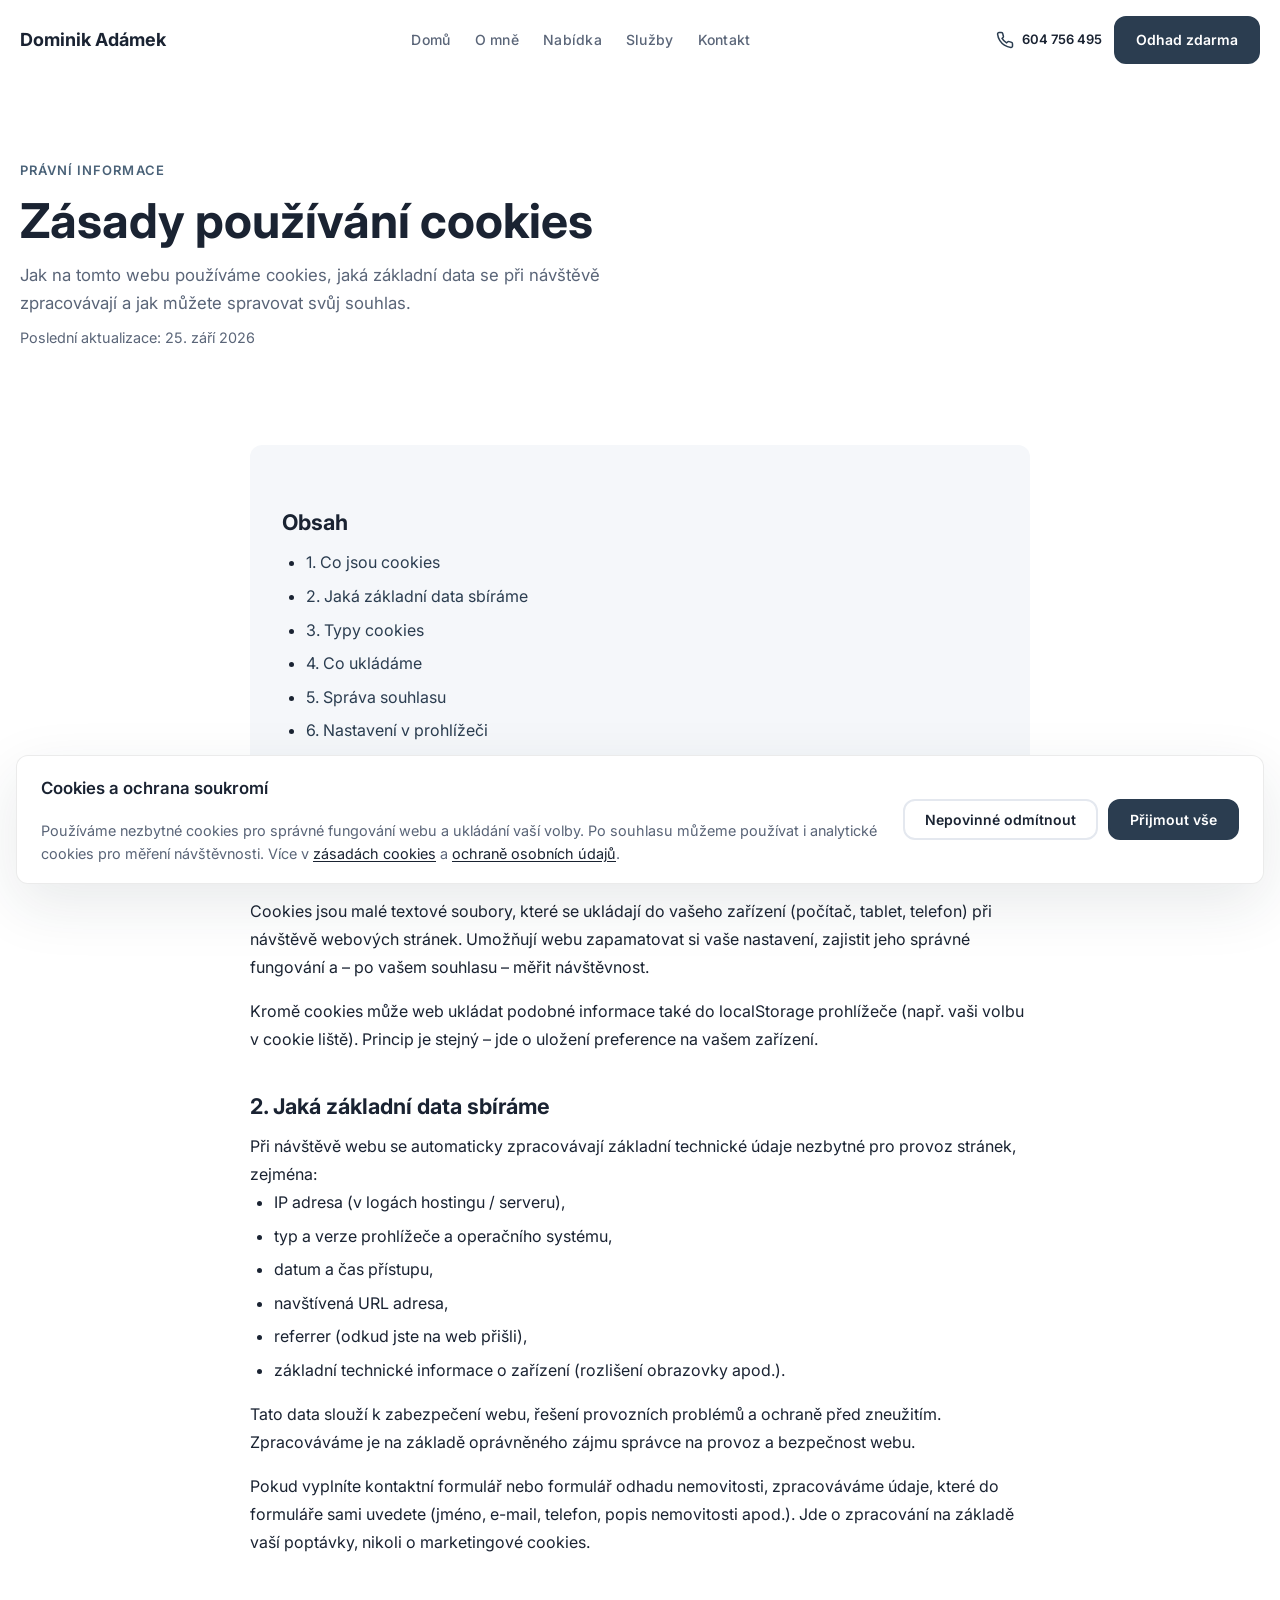
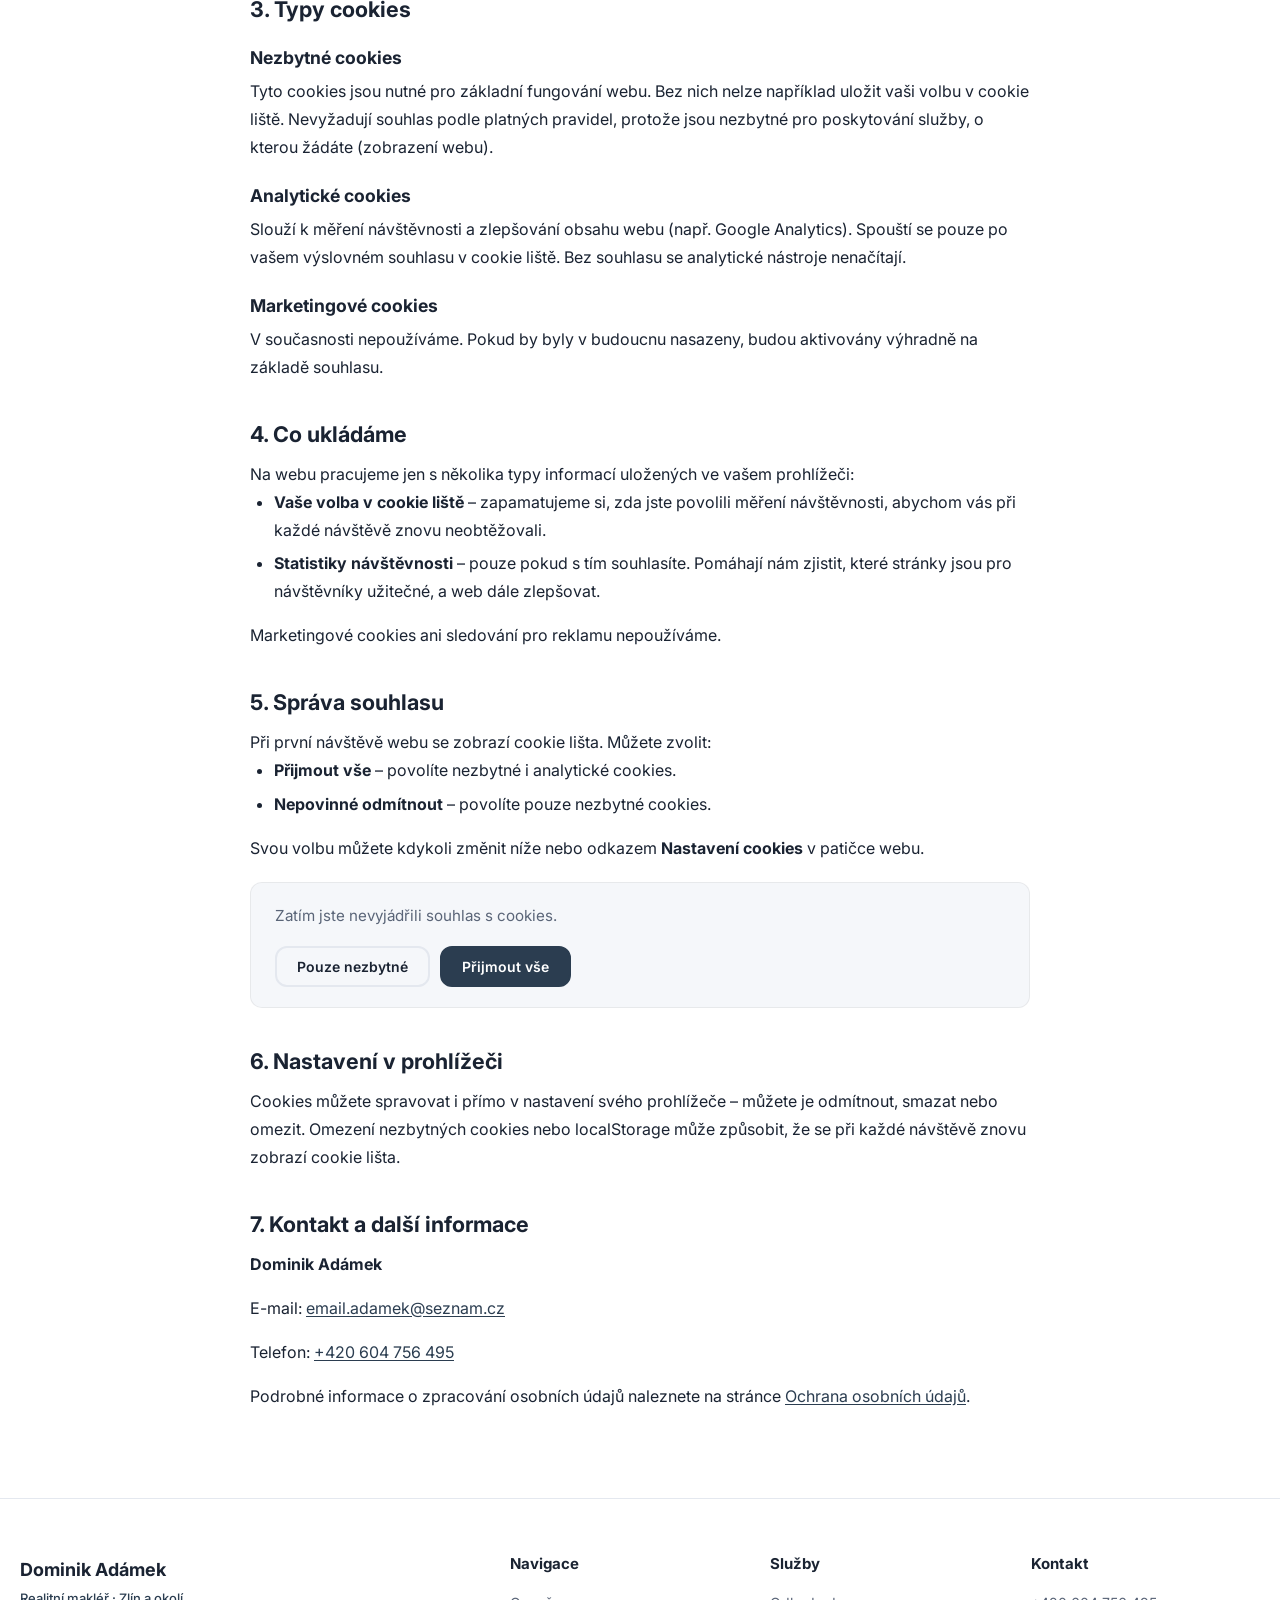
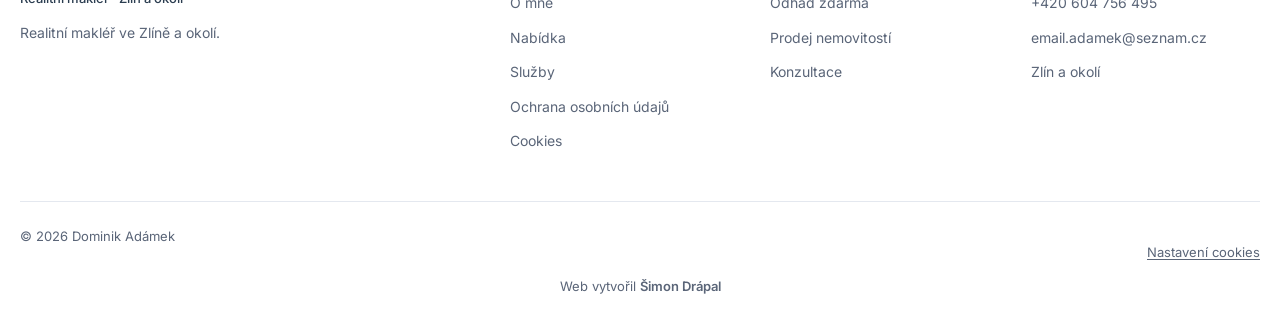
==== commit ec76bc7c: "lepší SEO" ====
--- a/cookies.html
+++ b/cookies.html
@@ -5,7 +5,7 @@
   <meta name="viewport" content="width=device-width, initial-scale=1.0">
   <title>Zásady používání cookies | Dominik Adámek – Realitní makléř Zlín</title>
   <meta name="description" content="Zásady používání cookies na webu Dominika Adámka – jaké cookies používáme a jak spravovat souhlas.">
-  <link rel="canonical" href="cookies.html">
+  <link rel="canonical" href="https://adamekrealestate.cz/cookies.html">
   <link rel="preconnect" href="https://fonts.googleapis.com">
   <link rel="preconnect" href="https://fonts.gstatic.com" crossorigin>
   <link href="https://fonts.googleapis.com/css2?family=Inter:wght@400;500;600;700;800&display=swap" rel="stylesheet">
--- a/assets/css/style.css
+++ b/assets/css/style.css
@@ -401,6 +401,51 @@
   padding: calc(var(--header-height) + 2rem) 0 4rem;
 }
 
+.hero--home {
+  isolation: isolate;
+  overflow: hidden;
+  padding: calc(var(--header-height) + 2.5rem) 0 4.5rem;
+}
+
+.hero__visual {
+  display: none;
+}
+
+.hero--home .hero__visual {
+  display: block;
+  position: absolute;
+  inset: 0 0 0 50%;
+  z-index: 0;
+  pointer-events: none;
+}
+
+.hero--home .hero__visual::after {
+  content: "";
+  position: absolute;
+  inset: 0;
+  background: linear-gradient(
+    90deg,
+    #fff 0%,
+    rgba(255, 255, 255, 0.82) 12%,
+    rgba(255, 255, 255, 0.32) 26%,
+    transparent 42%
+  );
+}
+
+.hero__visual-img {
+  width: 100%;
+  height: 100%;
+  object-fit: cover;
+  object-position: 64% 2%;
+  display: block;
+}
+
+.hero--home .hero__inner {
+  position: relative;
+  z-index: 1;
+  display: block;
+}
+
 .hero__inner {
   display: grid;
   grid-template-columns: 1fr 1fr;
@@ -415,6 +460,10 @@
   color: var(--color-text);
 }
 
+.hero--home .hero__content {
+  max-width: min(34rem, 46vw);
+}
+
 .hero__partner {
   display: flex;
   align-items: center;
@@ -451,6 +500,10 @@
   max-width: 620px;
   margin: 0 0 2.5rem;
   line-height: 1.7;
+}
+
+.hero--home .hero__subtitle {
+  margin-bottom: 2rem;
 }
 
 .hero__cta {
@@ -525,7 +578,7 @@
 
 .hero--page {
   min-height: auto;
-  padding: calc(var(--header-height) + 3rem) 0 1.5rem;
+  padding: calc(var(--header-height) + 4.75rem) 0 4.5rem;
   background: var(--color-white);
 }
 
@@ -533,13 +586,9 @@
   background: var(--color-bg);
 }
 
-.hero--page-dark {
-  background: linear-gradient(145deg, var(--color-primary) 0%, var(--color-primary-dark) 100%);
-}
-
 .hero--page:has(+ .section),
 .hero--page:has(+ .page-placeholder) {
-  padding-bottom: 1.5rem;
+  padding-bottom: 4.5rem;
 }
 
 .hero--page + .section {
@@ -556,6 +605,7 @@
   line-height: 1.15;
   margin-bottom: 0.75rem;
   color: var(--color-text);
+  max-width: 14em;
 }
 
 .hero--page .hero__subtitle {
@@ -565,14 +615,6 @@
   line-height: 1.7;
   margin-bottom: 0;
   max-width: 640px;
-}
-
-.hero--page-dark h1 {
-  color: var(--color-white);
-}
-
-.hero--page-dark .hero__subtitle {
-  color: rgba(255, 255, 255, 0.72);
 }
 
 .hero__logo {
@@ -765,6 +807,93 @@
   align-items: center;
 }
 
+.about-preview:not(.about-preview--page) {
+  max-width: 1200px;
+  margin-inline: auto;
+}
+
+.about-preview:not(.about-preview--page) .about-preview__image {
+  aspect-ratio: 1000 / 1284;
+  margin-inline: 0;
+}
+
+.about-preview:not(.about-preview--page) .about-preview__image img {
+  object-fit: cover;
+  object-position: center top;
+}
+
+.about-banner {
+  background: var(--color-white);
+  padding: 0.5rem 0 0;
+}
+
+.about-banner__photo {
+  border-radius: 28px;
+  overflow: hidden;
+  aspect-ratio: 16 / 10;
+  background: var(--color-bg-alt);
+}
+
+.about-banner__photo img {
+  display: block;
+  width: 100%;
+  height: 100%;
+  object-fit: cover;
+  object-position: center 30%;
+}
+
+.about-page {
+  padding-top: clamp(2.5rem, 5vw, 4rem);
+}
+
+.about-story--page {
+  max-width: 46rem;
+  margin: 0;
+}
+
+.about-story--page .section__label {
+  margin-bottom: 1.1rem;
+}
+
+.about-story--page h2 {
+  font-size: clamp(1.75rem, 3.5vw, 2.375rem);
+  line-height: 1.3;
+  margin-bottom: 1.75rem;
+}
+
+.about-story--page h3 {
+  font-size: clamp(1.25rem, 2.2vw, 1.5rem);
+  line-height: 1.4;
+  margin: 2.75rem 0 1.75rem;
+}
+
+.about-story--page .about__intro {
+  font-size: 1.0625rem;
+  line-height: 1.85;
+  margin-bottom: 1.75rem;
+}
+
+.about-story--page .about__intro + .about__intro {
+  margin-top: 0;
+}
+
+.about-story--page .about__social {
+  margin-top: 0.5rem;
+}
+
+.about-preview__copy h2 {
+  font-size: clamp(1.75rem, 3.5vw, 2.375rem);
+  line-height: 1.2;
+  margin-bottom: 1.25rem;
+  text-wrap: balance;
+}
+
+.about-preview__copy h3 {
+  font-size: clamp(1.25rem, 2.2vw, 1.5rem);
+  line-height: 1.3;
+  margin: 1.75rem 0 0.875rem;
+}
+
 .about-preview__image {
   position: relative;
   width: 100%;
@@ -781,6 +910,15 @@
   height: 100%;
   object-fit: contain;
   object-position: top center;
+}
+
+.about-story {
+  max-width: 46rem;
+  margin: 0 auto;
+}
+
+.about-story h2 {
+  margin-bottom: 1.25rem;
 }
 
 .about__intro {
@@ -1825,6 +1963,11 @@
   margin-bottom: 1.25rem;
 }
 
+.form-success--error {
+  background: #fdecec;
+  color: #9b2c2c;
+}
+
 .form-card {
   background: var(--color-white);
   border-radius: var(--radius-xl);
@@ -2010,269 +2153,162 @@
 }
 
 /* ── Contact page ── */
-.hero--page:has(+ .contact-page) {
-  padding-bottom: clamp(3rem, 5vw, 4.5rem);
-}
-
-.hero--page + .contact-page {
-  padding-top: clamp(4rem, 7vw, 6.5rem);
-  padding-bottom: clamp(4rem, 7vw, 6.5rem);
-}
-
-.contact-page .container {
-  max-width: min(1180px, 100%);
-}
-
-.contact-split {
+.contact-intro {
+  padding: calc(var(--header-height) + 2.75rem) 0 clamp(2.5rem, 5vw, 4rem);
+  background: var(--color-white);
+}
+
+.contact-intro__grid {
   display: grid;
-  gap: clamp(2.5rem, 6vw, 5rem);
-  align-items: stretch;
-}
-
-.contact-info {
-  display: flex;
-  flex-direction: column;
   gap: clamp(2rem, 4vw, 3rem);
-  padding: clamp(0.5rem, 2vw, 1.5rem) clamp(0.5rem, 3vw, 2rem) clamp(0.5rem, 2vw, 1.5rem) 0;
-}
-
-.contact-info__name {
-  font-size: clamp(1.85rem, 3.2vw, 2.5rem);
+  align-items: center;
+}
+
+.contact-intro h1 {
+  font-size: clamp(2rem, 4vw, 3rem);
   font-weight: 700;
-  color: var(--color-text);
-  margin: 0 0 0.65rem;
   line-height: 1.15;
-}
-
-.contact-info__role {
+  margin-bottom: 0.85rem;
+  color: var(--color-text);
+}
+
+.contact-intro__lead {
   font-size: 1.05rem;
-  color: var(--color-text-muted);
-  margin: 0;
+  line-height: 1.7;
+  color: var(--color-text-muted);
+  max-width: 38rem;
+  margin-bottom: 1.25rem;
+}
+
+.contact-intro__address {
+  font-size: 1rem;
   line-height: 1.6;
-}
-
-.contact-info__details {
-  display: flex;
-  flex-direction: column;
-  gap: 0.85rem;
-}
-
-.contact-info__detail {
-  display: block;
-  font-size: clamp(1.05rem, 2vw, 1.2rem);
-  line-height: 1.5;
-  color: var(--color-text);
+  color: var(--color-text);
+  margin-bottom: 1.15rem;
+}
+
+.contact-intro__address strong {
+  font-weight: 700;
+}
+
+.contact-intro__links {
+  display: flex;
+  flex-wrap: wrap;
+  gap: 0.75rem 1.5rem;
+  margin-bottom: 1.25rem;
+}
+
+.contact-intro__links a {
+  display: inline-flex;
+  align-items: center;
+  gap: 0.5rem;
   font-weight: 600;
+  color: var(--color-text);
   word-break: break-word;
-  transition: color var(--transition);
-}
-
-.contact-info__detail:hover {
+}
+
+.contact-intro__links a:hover {
   color: var(--color-primary);
 }
 
-.contact-info__address {
-  font-size: 1rem;
-  color: var(--color-text-muted);
-  line-height: 1.7;
-  margin: 0.5rem 0 0;
-}
-
-.contact-info__group {
-  display: flex;
-  flex-direction: column;
-  gap: 1rem;
-}
-
-.contact-info__social-label {
-  font-size: 0.75rem;
-  font-weight: 600;
-  letter-spacing: 0.08em;
-  text-transform: uppercase;
-  color: var(--color-text-muted);
-  margin: 0;
-}
-
-.contact-info__social {
+.contact-intro__links svg {
+  flex-shrink: 0;
+}
+
+.contact-intro__social {
   display: flex;
   flex-wrap: wrap;
-  gap: 0.85rem;
-}
-
-.contact-info__social-link {
+  gap: 0.75rem;
+  margin-bottom: 1.75rem;
+}
+
+.contact-intro__social-link {
   display: flex;
   align-items: center;
   justify-content: center;
-  width: 48px;
-  height: 48px;
+  width: 44px;
+  height: 44px;
   border-radius: 50%;
   border: 1px solid var(--color-border);
-  background: var(--color-bg-alt);
+  background: var(--color-white);
   color: var(--color-text);
   transition: all var(--transition);
 }
 
-.contact-info__social-link:hover {
+.contact-intro__social-link:hover {
   border-color: var(--color-primary);
   background: var(--color-primary-soft);
   color: var(--color-primary);
   transform: translateY(-2px);
 }
 
-.contact-info__social-link svg {
-  width: 22px;
-  height: 22px;
-}
-
-.contact-info__partner-block {
-  margin-top: auto;
-  padding-top: clamp(0.5rem, 2vw, 1rem);
-}
-
-.contact-info__partner {
-  display: inline-block;
-  line-height: 0;
-  opacity: 0.9;
-  transition: opacity var(--transition);
-}
-
-.contact-info__partner:hover {
-  opacity: 1;
-}
-
-.contact-info__partner img {
-  display: block;
-  width: auto;
-  height: auto;
-  max-height: clamp(44px, 7vw, 64px);
-  max-width: min(180px, 75vw);
-}
-
-.contact-info__partner-note {
-  margin: 1.5rem 0 0;
-  font-size: 0.92rem;
-  color: var(--color-text-muted);
-  line-height: 1.65;
-  max-width: 36ch;
-}
-
-.contact-info__partner-note a {
-  color: var(--color-text);
-  font-weight: 500;
-}
-
-.contact-info__partner-note a:hover {
-  color: var(--color-primary);
-}
-
-.contact-panel {
-  border-radius: var(--radius-lg);
-  padding: clamp(2.5rem, 5vw, 3.5rem);
-  background: linear-gradient(145deg, var(--color-primary) 0%, var(--color-primary-dark) 100%);
-  color: var(--color-white);
-  border: 1px solid rgba(255, 255, 255, 0.08);
-  box-shadow: var(--shadow-lg);
-  display: flex;
-  flex-direction: column;
-  justify-content: center;
-  min-height: 100%;
-}
-
-.contact-panel__title {
-  font-size: clamp(1.35rem, 2.5vw, 1.6rem);
-  font-weight: 600;
-  color: var(--color-white);
-  margin: 0 0 2rem;
-}
-
-.contact-split__form {
-  margin-top: 0;
-}
-
-.contact-panel .form-group label {
-  color: rgba(255, 255, 255, 0.9);
-}
-
-.contact-panel .form-group input,
-.contact-panel .form-group textarea {
-  background: rgba(0, 0, 0, 0.22);
-  border: 1px solid rgba(255, 255, 255, 0.2);
-  color: var(--color-white);
-}
-
-.contact-panel .form-group input::placeholder,
-.contact-panel .form-group textarea::placeholder {
-  color: rgba(255, 255, 255, 0.45);
-}
-
-.contact-panel .form-group input:focus,
-.contact-panel .form-group textarea:focus {
-  border-color: rgba(255, 255, 255, 0.65);
-}
-
-.contact-panel .form-checkbox label {
-  color: rgba(255, 255, 255, 0.72);
-}
-
-.contact-panel .form-error {
-  color: #ffb4ab;
-}
-
-.contact-panel .form-success {
-  background: rgba(255, 255, 255, 0.12);
-  color: #d8f5e4;
-}
-
-.contact-panel__submit {
-  width: 100%;
-  margin-top: 0.25rem;
-  background: var(--color-white);
-  color: var(--color-primary);
-  border-color: var(--color-white);
-}
-
-.contact-panel__submit:hover {
-  background: var(--color-bg-alt);
-  color: var(--color-primary-dark);
-  border-color: var(--color-bg-alt);
-}
-
-.map-embed {
+.contact-intro__social-link svg {
+  width: 20px;
+  height: 20px;
+}
+
+.contact-intro__photo {
   border-radius: var(--radius-lg);
   overflow: hidden;
-  height: 20rem;
+  aspect-ratio: 4 / 5;
   background: var(--color-bg-alt);
-  border: 1px solid var(--color-border);
-}
-
-.map-embed iframe {
+}
+
+.contact-intro__photo img {
+  display: block;
+  width: 100%;
+  height: 100%;
+  object-fit: cover;
+  object-position: center 12%;
+}
+
+.contact-form-section {
+  scroll-margin-top: calc(var(--header-height) + 1rem);
+  background: var(--color-bg);
+}
+
+.contact-form-card h2 {
+  font-size: clamp(1.45rem, 2.4vw, 1.85rem);
+  margin-bottom: 1.5rem;
+}
+
+.contact-form__row {
+  display: grid;
+  gap: 0 1.25rem;
+}
+
+.contact-form-card .btn {
+  margin-top: 0.25rem;
+}
+
+.contact-map__frame {
+  height: clamp(18rem, 42vw, 34rem);
+  background: var(--color-bg-alt);
+}
+
+.contact-map__frame iframe {
+  display: block;
   width: 100%;
   height: 100%;
   border: 0;
 }
 
-.contact-map-caption {
-  text-align: center;
-  margin-top: 1rem;
-  font-size: 0.875rem;
-  color: var(--color-text-muted);
-}
-
-.contact-map-caption a {
-  color: inherit;
-}
-
-.contact-map-caption a:hover {
-  color: var(--color-primary);
-}
-
-.contact-map-section {
-  padding-top: clamp(4rem, 7vw, 6.5rem);
-  padding-bottom: clamp(4rem, 7vw, 6.5rem);
-}
-
-.contact-map-section .section__header {
-  margin-bottom: 2rem;
+@media (min-width: 720px) {
+  .contact-form__row {
+    grid-template-columns: 1fr 1fr;
+  }
+}
+
+@media (min-width: 1024px) {
+  .contact-intro__grid {
+    grid-template-columns: minmax(0, 1fr) minmax(0, 1fr);
+    gap: 3rem 4.5rem;
+  }
+
+  .contact-intro__photo {
+    aspect-ratio: 1;
+    min-height: 28rem;
+  }
 }
 
 .map-container {
@@ -2463,6 +2499,11 @@
   color: rgba(255, 255, 255, 0.65);
 }
 
+.estimate-field-wrap[hidden],
+.estimate-wizard-radio-list label[hidden] {
+  display: none;
+}
+
 .estimate-wizard-radio-list {
   display: grid;
   gap: 0.65rem;
@@ -2869,7 +2910,6 @@
   .services-grid--preview { grid-template-columns: repeat(2, 1fr); }
   .footer__grid { grid-template-columns: repeat(2, 1fr); }
   .form-grid { grid-template-columns: 1fr 1fr; }
-  .contact-split { grid-template-columns: minmax(0, 1fr) minmax(0, 1.1fr); }
   .estimate-layout { grid-template-columns: 1fr 1fr; }
 }
 
@@ -2885,6 +2925,42 @@
   .hero__inner {
     grid-template-columns: 1fr;
     gap: 2.5rem;
+  }
+
+  .hero--home {
+    display: block;
+    min-height: 0;
+    padding: var(--header-height) 0 3rem;
+  }
+
+  .hero--home .hero__visual {
+    position: relative;
+    inset: auto;
+    height: min(78vw, 440px);
+    min-height: 340px;
+  }
+
+  .hero--home .hero__visual::after {
+    background: linear-gradient(
+      180deg,
+      transparent 38%,
+      rgba(255, 255, 255, 0.28) 68%,
+      #fff 100%
+    );
+  }
+
+  .hero__visual-img {
+    object-position: center 4%;
+  }
+
+  .hero--home .hero__inner {
+    grid-template-columns: 1fr;
+    margin-top: -2.5rem;
+  }
+
+  .hero--home .hero__content {
+    max-width: none;
+    text-align: center;
   }
 
   .hero__content {
@@ -2959,21 +3035,6 @@
     padding: 0.75rem 1rem;
     font-size: 0.85rem;
     text-align: center;
-  }
-}
-
-@media (max-width: 1023px) {
-  .contact-split {
-    grid-template-columns: 1fr;
-    gap: 2.5rem;
-  }
-
-  .contact-info {
-    padding: 0;
-  }
-
-  .contact-panel {
-    min-height: auto;
   }
 }
 
@@ -3040,7 +3101,19 @@
     grid-template-columns: 1fr 1fr;
     gap: 5rem;
   }
+
+  .about-preview:not(.about-preview--page) {
+    grid-template-columns: minmax(0, 32rem) minmax(0, 1fr);
+    gap: 2.5rem;
+    justify-content: start;
+  }
+
   .about-preview__image { order: -1; }
+
+  .about-banner__photo {
+    aspect-ratio: 2.35 / 1;
+    border-radius: 40px;
+  }
 
   .properties-grid { grid-template-columns: repeat(3, 1fr); }
   .process-grid { grid-template-columns: repeat(3, 1fr); }
@@ -3053,6 +3126,10 @@
   .footer__bottom { flex-direction: row; justify-content: space-between; text-align: left; }
 
   .section { padding: 5.5rem 0; }
+
+  .section.about-page {
+    padding-top: 4rem;
+  }
 }
 
 @media (min-width: 1200px) {
@@ -3486,8 +3563,7 @@
   color: var(--color-primary);
 }
 
-.contact-panel .form-checkbox a {
-  color: var(--color-white);
+.contact-form-card .form-checkbox a {
   text-decoration: underline;
   text-underline-offset: 0.15em;
 }
